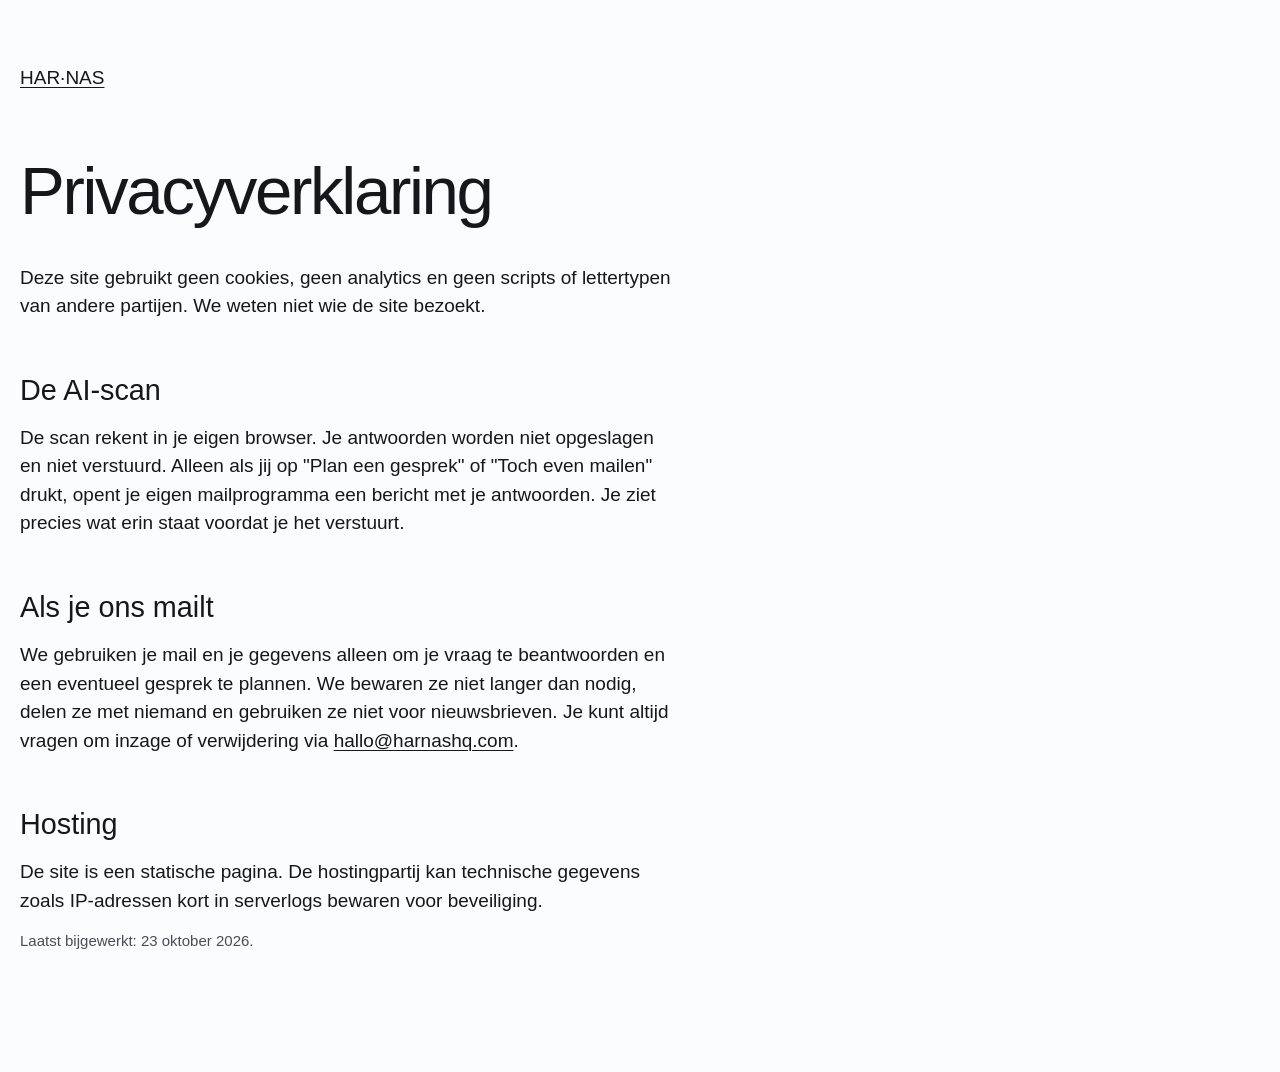
==== privacy.html @ 9c6c647d "HARNAS site v1: editorial board, privacy ledger, AI-scan with tests Co-Authored-By: Claude Opus 5.5 " ====
<!doctype html>
<html lang="nl">
<head>
<meta charset="utf-8">
<meta name="viewport" content="width=device-width, initial-scale=1">
<title>Privacyverklaring · HARNAS</title>
<link rel="stylesheet" href="style.css">
</head>
<body>
<main class="wrap doc">
  <p><a class="link-plain" href="index.html">HAR·NAS</a></p>
  <h1>Privacyverklaring</h1>
  <p>Deze site gebruikt geen cookies, geen analytics en geen scripts of lettertypen van andere partijen. We weten niet wie de site bezoekt.</p>
  <h2>De AI-scan</h2>
  <p>De scan rekent in je eigen browser. Je antwoorden worden niet opgeslagen en niet verstuurd. Alleen als jij op "Plan een gesprek" of "Toch even mailen" drukt, opent je eigen mailprogramma een bericht met je antwoorden. Je ziet precies wat erin staat voordat je het verstuurt.</p>
  <h2>Als je ons mailt</h2>
  <p>We gebruiken je mail en je gegevens alleen om je vraag te beantwoorden en een eventueel gesprek te plannen. We bewaren ze niet langer dan nodig, delen ze met niemand en gebruiken ze niet voor nieuwsbrieven. Je kunt altijd vragen om inzage of verwijdering via <a class="link-plain" href="mailto:hallo@harnashq.com">hallo@harnashq.com</a>.</p>
  <h2>Hosting</h2>
  <p>De site is een statische pagina. De hostingpartij kan technische gegevens zoals IP-adressen kort in serverlogs bewaren voor beveiliging.</p>
  <p class="muted small">Laatst bijgewerkt: 23 oktober 2026.</p>
</main>
</body>
</html>
---- style.css ----
/* HARNAS. Tokens uit IDENTITY (staal, één blauw), compositie uit de richting "The printed annual". */
:root {
  --bg: #FBFCFD;
  --surface: #EEF0F3;
  --surface-2: #E2E5EA;
  --ink: #14171C;
  --muted: #474D58;
  --accent: #2B50E0;
  --accent-strong: #1F3FBF;
  --accent-ink: #FFFFFF;
  --dark: #14171C;
  --dark-ink: #E8EAEE;
  --dark-muted: #BCC1CA;

  --font-text: "Neue Haas Grotesk Text", "Helvetica Neue", Helvetica, Arial, sans-serif;
  --font-mark: "Iowan Old Style", "Palatino Linotype", Palatino, Georgia, serif;

  --step-small: 0.9375rem;
  --step-body: clamp(1.0625rem, 1rem + 0.25vw, 1.1875rem);
  --step-lead: clamp(1.375rem, 1rem + 1vw, 2.125rem);
  --step-head: clamp(2.25rem, 1rem + 4vw, 4.75rem);
  --step-display: clamp(4rem, 9.4vw, 10rem);

  --margin: 20px;
  --gutter: 24px;
  --gap: 8px;
  --radius: 0px;

  --ease-out: cubic-bezier(0.22, 1, 0.36, 1);
  --ease-in-out: cubic-bezier(0.76, 0, 0.24, 1);
  --ease-soft: cubic-bezier(0.33, 1, 0.68, 1);
  --t-press: 140ms;
  --t-hover: 180ms;
  --t-reveal: 800ms;
}

*, *::before, *::after { box-sizing: border-box; }
html { -webkit-text-size-adjust: 100%; text-size-adjust: 100%; }
body { margin: 0; background: var(--bg); color: var(--ink); font-family: var(--font-text); font-size: var(--step-body); line-height: 1.5; -webkit-font-smoothing: antialiased; }
h1, h2, h3, p, figure, ul, ol, fieldset, legend { margin: 0; padding: 0; }
fieldset { border: 0; min-width: 0; }
ul, ol { list-style: none; }
img { display: block; max-width: 100%; height: auto; }
button { font: inherit; color: inherit; background: none; border: 0; padding: 0; cursor: pointer; }
a { color: inherit; }
h1, h2, h3 { font-weight: 500; text-wrap: balance; }
p { text-wrap: pretty; max-width: 62ch; }
::selection { background: var(--accent); color: var(--accent-ink); }
:focus-visible { outline: 3px solid var(--accent); outline-offset: 3px; }
:target { scroll-margin-top: 1rem; }
.wrap { padding-inline: var(--margin); }
.muted { color: var(--muted); }
.small { font-size: var(--step-small); line-height: 1.45; }
.link { text-decoration: underline; text-decoration-color: transparent; text-underline-offset: 0.2em; text-decoration-thickness: 0.07em; transition: text-decoration-color var(--t-hover) ease; }
.link-plain { text-decoration: underline; text-underline-offset: 0.18em; text-decoration-thickness: 0.07em; }
@media (hover: hover) and (pointer: fine) { .link:hover { text-decoration-color: currentColor; } }

/* foto's: één behandeling */
.photo img, .mosaic img, .side img, .square img { filter: grayscale(1) contrast(1.05); width: 100%; height: 100%; object-fit: cover; }

/* ---------------- hero: two-by-two board ---------------- */
.board {
  display: grid; gap: var(--gap); padding: var(--gap);
  height: 100svh; min-height: 640px;
  grid-template-columns: repeat(4, minmax(0, 1fr));
  grid-template-rows: 60px 1fr 1fr;
  grid-template-areas: "bar bar bar bar" "name name p1 p1" "p2 p2 dark accent";
}
.bar { grid-area: bar; display: grid; grid-template-columns: 60px 1fr minmax(180px, 24%); gap: var(--gap); }
.board { position: relative; z-index: 1; background: var(--bg); }
.tile { border-radius: var(--radius); overflow: hidden; }
.mark { background: var(--ink); color: var(--bg); display: grid; place-items: center; font-family: var(--font-mark); font-size: var(--step-lead); }
.mark a { text-decoration: none; }
.links { background: var(--surface); display: flex; align-items: center; gap: 2rem; padding-left: calc(50% - 68px - 60px); font-size: var(--step-small); }
.links a { text-decoration-thickness: 0.07em; }
.act { background: var(--ink); color: var(--bg); display: flex; align-items: center; padding: 0 1.75rem; text-decoration: none; font-size: var(--step-small); font-weight: 500; transition: background-color var(--t-hover) ease, transform var(--t-press) var(--ease-out); }
.act:active { transform: scale(0.98); }
@media (hover: hover) and (pointer: fine) { .act:hover { background: var(--accent); } }
.name { grid-area: name; background: var(--bg); display: flex; align-items: flex-end; padding: 24px; }
.name h1 { font-family: var(--font-mark); font-size: var(--step-display); line-height: 0.85; letter-spacing: 0.02em; font-weight: 400; white-space: nowrap; }
.p1 { grid-area: p1; background: var(--surface); }
.p1 img { object-position: 50% 30%; }
.p2 { grid-area: p2; background: var(--surface); }
.p2 img { object-position: 50% 22%; }
.dark { grid-area: dark; background: var(--dark); color: var(--dark-ink); padding: 24px; }
.accent { grid-area: accent; background: var(--accent); color: var(--accent-ink); padding: 24px; }
.dark p, .accent p { font-size: var(--step-lead); line-height: 1.2; max-width: 22ch; }

/* ---------------- intro: lead line over four columns ---------------- */
.intro { padding-block: 120px 96px; }
.lead-line { font-size: var(--step-lead); line-height: 1.2; letter-spacing: -0.01em; max-width: 48ch; margin-left: 42%; }
.cols { display: grid; grid-template-columns: repeat(4, 1fr); gap: var(--gutter); margin-top: 96px; }
.cols p { font-size: var(--step-small); line-height: 1.5; color: var(--ink); }
.cols b { color: var(--ink); font-weight: 600; }
.cols a { color: var(--ink); }

/* ---------------- mosaic ---------------- */
.mosaic { display: grid; grid-template-columns: 1fr 1.5fr 1fr 1fr; height: min(78svh, 760px); }
.mosaic .cell { overflow: hidden; min-height: 0; }
.mosaic .cell:first-child img { object-position: 50% 40%; }
.mosaic .blue, .mosaic .ink { display: flex; align-items: flex-end; padding: 28px; }
.mosaic .blue { background: var(--accent); color: var(--accent-ink); }
.mosaic .ink { background: var(--ink); color: var(--dark-ink); }
.mosaic .blue p { font-size: var(--step-lead); line-height: 1.1; letter-spacing: -0.015em; font-weight: 500; max-width: 16ch; }
.mosaic .ink p { font-size: var(--step-body); line-height: 1.45; max-width: 26ch; }

/* ---------------- werkwijze: lines that step across ---------------- */
.steps { padding-block: 200px; }
.stair { display: grid; grid-template-columns: repeat(12, minmax(0, 1fr)); column-gap: var(--gutter); row-gap: 64px; }
.s1 { grid-column: 1 / span 6; grid-row: 1; } .s2 { grid-column: 3 / span 6; grid-row: 2; } .s3 { grid-column: 5 / span 6; grid-row: 3; } .s4 { grid-column: 7 / span 6; grid-row: 4; }
.stage h2, .stage h3 { font-size: var(--step-head); line-height: 1; letter-spacing: -0.035em; font-weight: 500; }
.stage p { margin-top: 16px; max-width: 36ch; }
.s4 h3 { color: var(--accent); }

/* ---------------- privacy: statement, table pushed right ---------------- */
.privacy { background: var(--dark); color: var(--dark-ink); padding-block: 160px; }
.privacy h2 { font-size: var(--step-head); line-height: 0.98; letter-spacing: -0.035em; max-width: 22ch; text-indent: 3vw; }
.ledger { display: grid; grid-template-columns: repeat(12, minmax(0, 1fr)); column-gap: var(--gutter); margin-top: 96px; }
.side { grid-column: 1 / span 4; align-self: end; aspect-ratio: 4 / 5; overflow: hidden; background: #22262D; }
.rows { grid-column: 6 / span 7; }
.rows-lead { font-size: var(--step-body); line-height: 1.5; max-width: 44ch; margin-bottom: 40px; }
.group { font-size: var(--step-body); font-weight: 600; margin: 48px 0 12px; }
.rows ul li { display: grid; grid-template-columns: 11rem 1fr auto; gap: 16px; align-items: baseline; padding-block: 11px; font-size: var(--step-small); line-height: 1.4; }
.rows ul li > span:first-child { color: var(--dark-muted); }
.rows ul li a { color: var(--dark-ink); text-decoration: none; white-space: nowrap; transition: color var(--t-hover) ease; }
@media (hover: hover) and (pointer: fine) { .rows ul li a:hover { color: #8FA6FF; } }
.rows ul li:nth-child(even) { background: #1B1F25; margin-inline: -12px; padding-inline: 12px; }
.note { margin-top: 40px; font-size: var(--step-small); color: var(--dark-muted); }

/* ---------------- scan: square plate, spare text ---------------- */
.scan { display: grid; grid-template-columns: 1fr 1fr; min-height: 92svh; background: var(--surface); }
.plate { display: grid; place-items: center; padding: 40px; }
.square { position: relative; width: 100%; aspect-ratio: 1; overflow: hidden; background: var(--surface-2); }
.square img { object-position: 50% 45%; }
.proof { position: absolute; inset: 0; display: grid; place-items: center; pointer-events: none; }
.proof .ring { position: absolute; width: 58%; aspect-ratio: 1; border-radius: 50%; border: 6px solid var(--accent); opacity: 0; transform: scale(1.4); transition: opacity 400ms ease, transform 700ms var(--ease-out); }
.proof .dot { position: absolute; width: 14px; height: 14px; border-radius: 50%; background: var(--accent); opacity: 0; transition: opacity 300ms ease 500ms; }
.proof .num { position: absolute; font-size: var(--step-head); font-weight: 600; color: var(--accent-ink); letter-spacing: -0.04em; background: var(--accent); width: 46%; aspect-ratio: 1; border-radius: 50%; display: grid; place-items: center; opacity: 0; transform: scale(0.6); transition: opacity 300ms ease 350ms, transform 600ms var(--ease-out) 350ms; font-variant-numeric: tabular-nums; }
.square.struck .ring { opacity: 1; transform: scale(1); }
.square.struck .num { opacity: 1; transform: scale(1); }
.square.struck img { animation: dent 420ms var(--ease-out) 1; }
@keyframes dent { 0% { transform: scale(1); } 30% { transform: scale(0.985); } 100% { transform: scale(1); } }

.panel { display: flex; flex-direction: column; justify-content: space-between; gap: 48px; padding: 40px 40px 40px 0; }
.tabs { display: flex; gap: 28px; font-size: var(--step-body); }
.tabs button { color: var(--muted); padding-block: 6px; }
.tabs button[aria-selected="true"] { color: var(--ink); font-weight: 600; }
.tabs button:disabled { cursor: default; opacity: 1; color: var(--muted); }
.pane h2 { font-size: var(--step-lead); line-height: 1.05; letter-spacing: -0.025em; font-weight: 600; max-width: 18ch; }
.pane .sub { margin-top: 20px; max-width: 42ch; }
#scan-form { margin-top: 40px; }
legend { font-size: var(--step-body); line-height: 1.3; font-weight: 600; margin-bottom: 20px; max-width: 26ch; }
.opties { display: grid; gap: 6px; max-width: 34rem; }
.opt { display: flex; align-items: center; min-height: 3.25rem; padding: 0.75rem 1rem; background: var(--bg); text-align: left; font-size: var(--step-body); transition: background-color var(--t-hover) ease, color var(--t-hover) ease, transform var(--t-press) var(--ease-out); }
.opt:active { transform: scale(0.99); }
.opt[aria-pressed="true"] { background: var(--ink); color: var(--bg); }
@media (hover: hover) and (pointer: fine) { .opt:hover { background: var(--surface-2); } .opt[aria-pressed="true"]:hover { background: var(--ink); } }
.rest { margin-top: 20px; font-size: var(--step-small); color: var(--muted); }
.actions { display: grid; grid-template-columns: 1fr 1fr; gap: 6px; }
.cell-btn { display: flex; align-items: center; justify-content: center; min-height: 72px; padding: 0 1rem; font-weight: 500; text-decoration: none; text-align: center; transition: background-color var(--t-hover) ease, transform var(--t-press) var(--ease-out); }
.cell-btn:active { transform: scale(0.98); }
.cell-btn.ink { background: var(--ink); color: var(--bg); }
.cell-btn.tone { background: var(--surface-2); color: var(--ink); }
.cell-btn:disabled { color: #6B7280; cursor: default; }
@media (hover: hover) and (pointer: fine) { .cell-btn.ink:hover { background: var(--accent); } .cell-btn.tone:not(:disabled):hover { background: #D3D7DE; } }

/* ---------------- rapport ---------------- */
.report { padding-block: 120px; background: var(--bg); }
.report h2 { font-size: var(--step-head); line-height: 1; letter-spacing: -0.035em; }
.report-grid { display: grid; grid-template-columns: repeat(12, minmax(0, 1fr)); column-gap: var(--gutter); margin-top: 64px; }
.report-main { grid-column: 1 / span 7; }
.report-side { grid-column: 9 / span 4; }
.report-lead { font-size: var(--step-lead); line-height: 1.25; max-width: 32ch; }
.report h3 { font-size: var(--step-body); font-weight: 600; margin: 48px 0 16px; }
.todo { display: grid; gap: 10px; }
.todo li { background: var(--surface); padding: 16px 20px; max-width: 60ch; }
ol.todo { counter-reset: none; }
.big-num { display: grid; font-size: var(--step-head); line-height: 0.9; letter-spacing: -0.05em; font-weight: 600; color: var(--accent); }
.big-num small { font-size: var(--step-body); letter-spacing: 0; font-weight: 500; color: var(--ink); margin-top: 12px; }
.report-side .small { margin-top: 20px; max-width: 34ch; }
.report-actions { display: grid; gap: 6px; margin-top: 32px; }

/* ---------------- vragen: large questions, answers beside ---------------- */
.faq { padding-block: 200px; background: var(--bg); }
.qa { display: grid; grid-template-columns: repeat(12, minmax(0, 1fr)); column-gap: var(--gutter); align-items: baseline; }
.qa + .qa { margin-top: 80px; }
.qa h2, .qa h3 { grid-column: 1 / span 6; font-size: var(--step-lead); line-height: 1.1; letter-spacing: -0.02em; font-weight: 500; }
.qa h2 { color: var(--muted); }
.qa p { grid-column: 8 / span 5; max-width: 40ch; line-height: 1.55; }

/* ---------------- slot: curtain footer ---------------- */
main { position: relative; z-index: 1; background: var(--bg); }
.foot { position: sticky; bottom: 0; z-index: 0; min-height: 100svh; background: var(--dark); color: var(--dark-ink); display: grid; grid-template-rows: auto 1fr auto; padding-top: 40px; }
.foot-cols { display: grid; grid-template-columns: repeat(4, 1fr); gap: var(--gutter); font-size: var(--step-small); line-height: 1.5; }
.foot-cols p:first-child { color: var(--dark-ink); font-weight: 600; margin-bottom: 8px; }
.foot-cols p + p { color: var(--dark-muted); }
.foot-cols a { color: var(--dark-ink); }
.foot-mark { grid-row: 3; padding-bottom: 20px; }
.foot-mark svg { width: 100%; height: auto; overflow: visible; }
.foot-mark text { font-family: var(--font-mark); font-size: 190px; fill: var(--dark-ink); }
.legal { margin-top: 20px; font-size: var(--step-small); color: var(--dark-muted); }
.legal a { color: var(--dark-ink); }

/* ---------------- telefoon ---------------- */
@media (max-width: 800px) {
  :root { --margin: 16px; }
  .board { height: auto; min-height: 0; gap: 6px; padding: 6px;
    grid-template-columns: 1fr 1fr; grid-template-rows: 56px 30svh auto auto;
    grid-template-areas: "bar bar" "name name" "p1 p1" "dark accent"; }
  .bar { grid-template-columns: 56px 1fr; gap: 6px; }
  .links { display: none; }
  .act { justify-content: center; }
  .name h1 { font-size: 16.5vw; }
  .p1 { aspect-ratio: 4 / 3; }
  .p2 { display: none; }
  .dark, .accent { padding: 16px; min-height: 44vw; }
  .dark p, .accent p { font-size: var(--step-body); }
  .intro { padding-block: 80px 64px; }
  .lead-line { margin-left: 0; font-size: var(--step-body); }
  .mosaic .blue { grid-column: 1 / -1; aspect-ratio: auto; min-height: 40vw; order: -1; }
  .mosaic .ink { grid-column: 1 / -1; aspect-ratio: auto; }
  .cols { grid-template-columns: 1fr; gap: 28px; margin-top: 48px; }
  
  .mosaic { grid-template-columns: 1fr 1fr; height: auto; }
  .mosaic .cell { aspect-ratio: 3 / 4; }
  .mosaic .blue, .mosaic .ink { padding: 16px; }
  
  .mosaic .ink p { font-size: var(--step-small); }
  .steps { padding-block: 112px; }
  .stair { display: block; }
  .stage + .stage { margin-top: 40px; }
  .s2 { padding-left: 6vw; } .s3 { padding-left: 12vw; } .s4 { padding-left: 18vw; }
  .stage h2, .stage h3 { font-size: 8.4vw; white-space: normal; }
  
  .privacy { padding-block: 96px; }
  .privacy h2 { font-size: 9.5vw; text-indent: 0; }
  .ledger { display: flex; flex-direction: column-reverse; gap: 48px; margin-top: 48px; }
  .side { width: 60%; align-self: flex-end; }
  .rows ul li { grid-template-columns: 1fr auto; }
  .rows ul li > span:first-child { grid-column: 1 / -1; }
  .rows ul li > span:nth-child(2) { grid-column: 1; }
  .scan { grid-template-columns: 1fr; }
  .plate { padding: 16px 16px 0; }
  .panel { padding: 24px 16px 16px; gap: 32px; }
  .actions { grid-template-columns: 1fr; }
  .cell-btn { min-height: 60px; }
  .report { padding-block: 80px; }
  .report-grid { display: flex; flex-direction: column-reverse; gap: 48px; margin-top: 40px; }
  .faq { padding-block: 112px; }
  .qa { display: block; }
  .qa + .qa { margin-top: 56px; }
  
  .qa p { margin-top: 12px; }
  .foot-cols { grid-template-columns: 1fr 1fr; row-gap: 32px; }
}

/* ---------------- beweging (inhoud blijft zichtbaar zonder script) ---------------- */
.shutter { overflow: hidden; }
@media (prefers-reduced-motion: no-preference) {
  .js [data-rise] { opacity: 0; transform: translateY(20px); animation: rise var(--t-reveal) var(--ease-out) forwards; animation-delay: calc(var(--i, 0) * 90ms + 200ms); }
  .js [data-reveal] { opacity: 0; transform: translateY(24px); transition: opacity 700ms var(--ease-out), transform 900ms var(--ease-out); transition-delay: calc(var(--i, 0) * 80ms); }
  .js [data-reveal].is-in { opacity: 1; transform: none; }
  .js .shutter[data-reveal] { opacity: 1; transform: none; clip-path: inset(0 0 100% 0); transition: clip-path 1100ms var(--ease-in-out); }
  .js .shutter[data-reveal] img { transform: scale(1.12); transition: transform 1500ms var(--ease-soft); }
  .js .shutter[data-reveal].is-in { clip-path: inset(0); }
  .js .shutter[data-reveal].is-in img { transform: none; }
  .p2 img { animation: drift 24s ease-in-out infinite alternate; }
}
@media (prefers-reduced-motion: reduce) {
  .proof .ring, .proof .num { transform: none; transition: opacity 200ms ease; }
}
@keyframes rise { to { opacity: 1; transform: none; } }
@keyframes drift { from { transform: scale(1.02) translateY(0); } to { transform: scale(1.1) translateY(-2%); } }

/* ---------------- printen: alleen het rapport ---------------- */
@media print {
  body > *:not(main), main > *:not(#rapport) { display: none !important; }
  .foot { display: none !important; }
  .report { padding: 0; }
  .report-actions { display: none; }
  .todo li { background: none; padding: 0 0 8px; }
  .report-grid { display: block; }
  .big-num { font-size: 3rem; margin-top: 24px; }
}

/* ---------------- losse tekstpagina's ---------------- */
.doc { max-width: 46rem; padding-block: 64px 120px; }
.doc h1 { font-size: var(--step-head); line-height: 1; letter-spacing: -0.035em; margin: 64px 0 40px; }
.doc h2 { font-size: var(--step-lead); margin: 48px 0 12px; }
.doc p + p { margin-top: 1em; }
.credits { display: grid; gap: 12px; margin-top: 32px; }
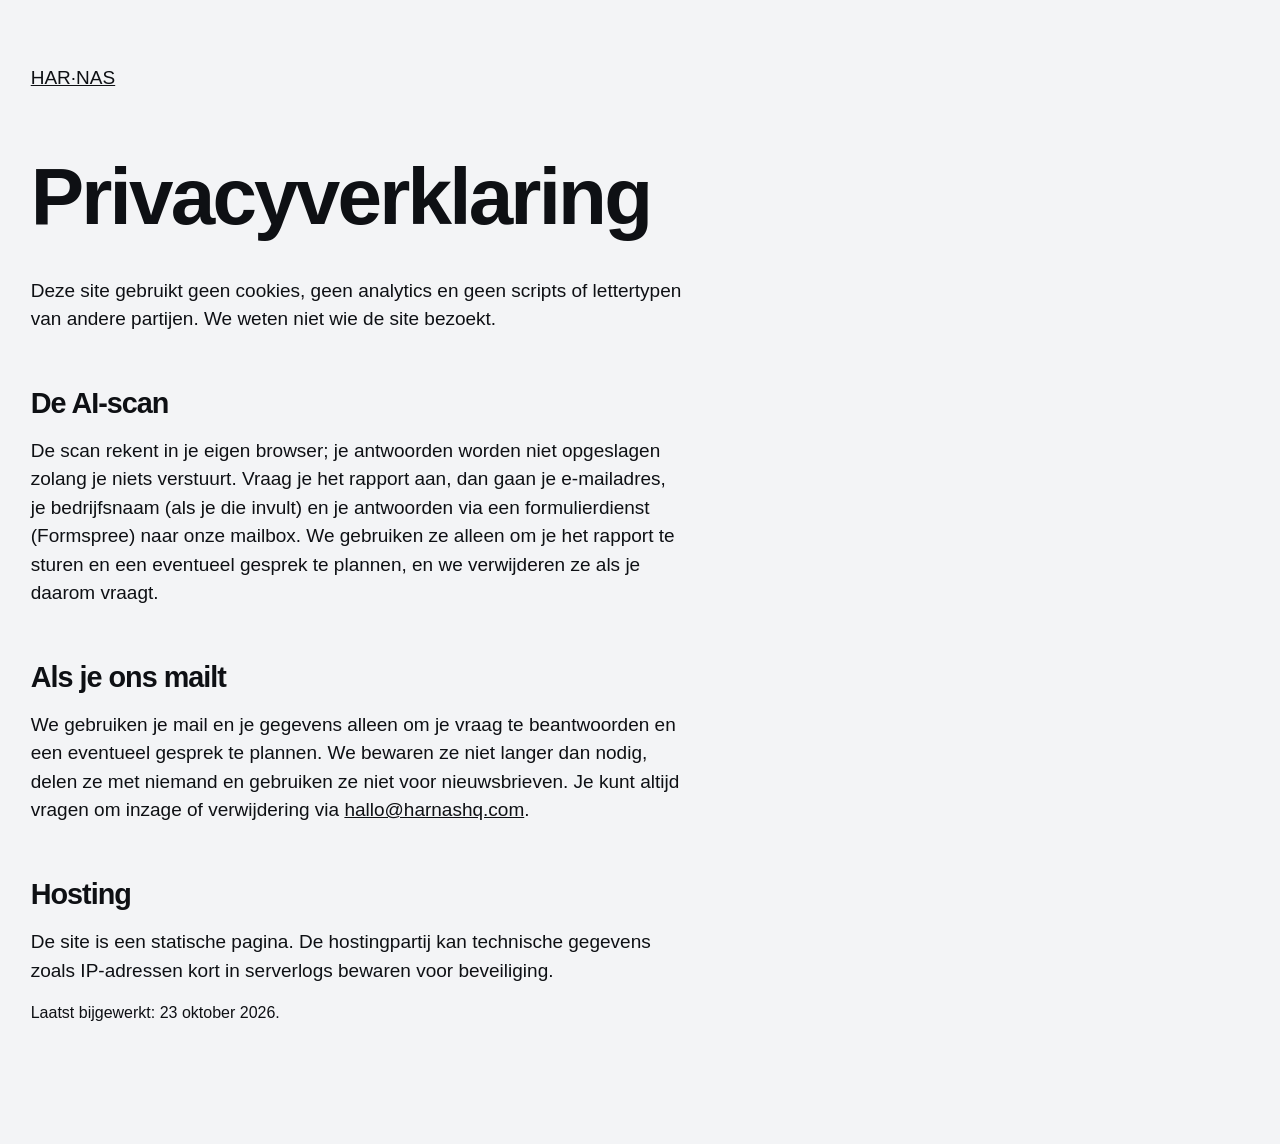
==== commit 35bed4c5: "Rebuild: AI consultancy positioning, how-we-work, privacy by design table, 10-question scan with own" ====
--- a/privacy.html
+++ b/privacy.html
@@ -12,7 +12,7 @@
   <h1>Privacyverklaring</h1>
   <p>Deze site gebruikt geen cookies, geen analytics en geen scripts of lettertypen van andere partijen. We weten niet wie de site bezoekt.</p>
   <h2>De AI-scan</h2>
-  <p>De scan rekent in je eigen browser. Je antwoorden worden niet opgeslagen en niet verstuurd. Alleen als jij op "Plan een gesprek" of "Toch even mailen" drukt, opent je eigen mailprogramma een bericht met je antwoorden. Je ziet precies wat erin staat voordat je het verstuurt.</p>
+  <p>De scan rekent in je eigen browser; je antwoorden worden niet opgeslagen zolang je niets verstuurt. Vraag je het rapport aan, dan gaan je e-mailadres, je bedrijfsnaam (als je die invult) en je antwoorden via een formulierdienst (Formspree) naar onze mailbox. We gebruiken ze alleen om je het rapport te sturen en een eventueel gesprek te plannen, en we verwijderen ze als je daarom vraagt.</p>
   <h2>Als je ons mailt</h2>
   <p>We gebruiken je mail en je gegevens alleen om je vraag te beantwoorden en een eventueel gesprek te plannen. We bewaren ze niet langer dan nodig, delen ze met niemand en gebruiken ze niet voor nieuwsbrieven. Je kunt altijd vragen om inzage of verwijdering via <a class="link-plain" href="mailto:hallo@harnashq.com">hallo@harnashq.com</a>.</p>
   <h2>Hosting</h2>
--- a/style.css
+++ b/style.css
@@ -1,291 +1,235 @@
-/* HARNAS. Tokens uit IDENTITY (staal, één blauw), compositie uit de richting "The printed annual". */
+/* HARNAS. Night, steel and one blue. The emblem is the only ornament. */
 :root {
-  --bg: #FBFCFD;
-  --surface: #EEF0F3;
-  --surface-2: #E2E5EA;
-  --ink: #14171C;
-  --muted: #474D58;
-  --accent: #2B50E0;
-  --accent-strong: #1F3FBF;
-  --accent-ink: #FFFFFF;
-  --dark: #14171C;
-  --dark-ink: #E8EAEE;
-  --dark-muted: #BCC1CA;
-
-  --font-text: "Neue Haas Grotesk Text", "Helvetica Neue", Helvetica, Arial, sans-serif;
-  --font-mark: "Iowan Old Style", "Palatino Linotype", Palatino, Georgia, serif;
-
-  --step-small: 0.9375rem;
+  --night: #07080B;
+  --night-2: #12151B;
+  --night-3: #1B1F27;
+  --paper: #F3F4F6;
+  --paper-2: #E6E8EC;
+  --ink: #0E1014;
+  --muted: #444A55;
+  --steel: #C8CED8;
+  --steel-soft: #9EA6B3;
+  --blue: #2B50E0;
+  --blue-hi: #6F8BFF;
+  --white: #FFFFFF;
+
+  --font: "Helvetica Neue", Helvetica, Arial, sans-serif;
+
+  --step-small: 1rem;
   --step-body: clamp(1.0625rem, 1rem + 0.25vw, 1.1875rem);
   --step-lead: clamp(1.375rem, 1rem + 1vw, 2.125rem);
-  --step-head: clamp(2.25rem, 1rem + 4vw, 4.75rem);
-  --step-display: clamp(4rem, 9.4vw, 10rem);
-
-  --margin: 20px;
+  --step-head: clamp(2.5rem, 1rem + 5vw, 6rem);
+  --step-display: clamp(2.5rem, 1rem + 4.6vw, 5.75rem);
+
+  --margin: clamp(16px, 2.4vw, 36px);
   --gutter: 24px;
-  --gap: 8px;
-  --radius: 0px;
-
   --ease-out: cubic-bezier(0.22, 1, 0.36, 1);
-  --ease-in-out: cubic-bezier(0.76, 0, 0.24, 1);
-  --ease-soft: cubic-bezier(0.33, 1, 0.68, 1);
   --t-press: 140ms;
   --t-hover: 180ms;
-  --t-reveal: 800ms;
 }
 
 *, *::before, *::after { box-sizing: border-box; }
 html { -webkit-text-size-adjust: 100%; text-size-adjust: 100%; }
-body { margin: 0; background: var(--bg); color: var(--ink); font-family: var(--font-text); font-size: var(--step-body); line-height: 1.5; -webkit-font-smoothing: antialiased; }
-h1, h2, h3, p, figure, ul, ol, fieldset, legend { margin: 0; padding: 0; }
+body { margin: 0; background: var(--paper); color: var(--ink); font-family: var(--font); font-size: var(--step-body); line-height: 1.5; -webkit-font-smoothing: antialiased; }
+h1, h2, h3, p, ul, ol, fieldset, legend, figure { margin: 0; padding: 0; }
 fieldset { border: 0; min-width: 0; }
 ul, ol { list-style: none; }
-img { display: block; max-width: 100%; height: auto; }
-button { font: inherit; color: inherit; background: none; border: 0; padding: 0; cursor: pointer; }
+img, video, svg { display: block; max-width: 100%; }
+img { height: auto; }
+button, input, textarea { font: inherit; color: inherit; }
+button { background: none; border: 0; padding: 0; cursor: pointer; }
 a { color: inherit; }
-h1, h2, h3 { font-weight: 500; text-wrap: balance; }
+h1, h2, h3 { font-weight: 700; text-wrap: balance; letter-spacing: -0.035em; }
 p { text-wrap: pretty; max-width: 62ch; }
-::selection { background: var(--accent); color: var(--accent-ink); }
-:focus-visible { outline: 3px solid var(--accent); outline-offset: 3px; }
-:target { scroll-margin-top: 1rem; }
+::selection { background: var(--blue); color: var(--white); }
+:focus-visible { outline: 3px solid var(--blue-hi); outline-offset: 3px; }
 .wrap { padding-inline: var(--margin); }
-.muted { color: var(--muted); }
 .small { font-size: var(--step-small); line-height: 1.45; }
-.link { text-decoration: underline; text-decoration-color: transparent; text-underline-offset: 0.2em; text-decoration-thickness: 0.07em; transition: text-decoration-color var(--t-hover) ease; }
-.link-plain { text-decoration: underline; text-underline-offset: 0.18em; text-decoration-thickness: 0.07em; }
+.sr-only { position: absolute; width: 1px; height: 1px; overflow: hidden; clip-path: inset(50%); white-space: nowrap; }
+.link { text-decoration: underline; text-decoration-color: transparent; text-underline-offset: 0.2em; transition: text-decoration-color var(--t-hover) ease; }
 @media (hover: hover) and (pointer: fine) { .link:hover { text-decoration-color: currentColor; } }
 
-/* foto's: één behandeling */
-.photo img, .mosaic img, .side img, .square img { filter: grayscale(1) contrast(1.05); width: 100%; height: 100%; object-fit: cover; }
-
-/* ---------------- hero: two-by-two board ---------------- */
-.board {
-  display: grid; gap: var(--gap); padding: var(--gap);
-  height: 100svh; min-height: 640px;
-  grid-template-columns: repeat(4, minmax(0, 1fr));
-  grid-template-rows: 60px 1fr 1fr;
-  grid-template-areas: "bar bar bar bar" "name name p1 p1" "p2 p2 dark accent";
-}
-.bar { grid-area: bar; display: grid; grid-template-columns: 60px 1fr minmax(180px, 24%); gap: var(--gap); }
-.board { position: relative; z-index: 1; background: var(--bg); }
-.tile { border-radius: var(--radius); overflow: hidden; }
-.mark { background: var(--ink); color: var(--bg); display: grid; place-items: center; font-family: var(--font-mark); font-size: var(--step-lead); }
-.mark a { text-decoration: none; }
-.links { background: var(--surface); display: flex; align-items: center; gap: 2rem; padding-left: calc(50% - 68px - 60px); font-size: var(--step-small); }
-.links a { text-decoration-thickness: 0.07em; }
-.act { background: var(--ink); color: var(--bg); display: flex; align-items: center; padding: 0 1.75rem; text-decoration: none; font-size: var(--step-small); font-weight: 500; transition: background-color var(--t-hover) ease, transform var(--t-press) var(--ease-out); }
-.act:active { transform: scale(0.98); }
-@media (hover: hover) and (pointer: fine) { .act:hover { background: var(--accent); } }
-.name { grid-area: name; background: var(--bg); display: flex; align-items: flex-end; padding: 24px; }
-.name h1 { font-family: var(--font-mark); font-size: var(--step-display); line-height: 0.85; letter-spacing: 0.02em; font-weight: 400; white-space: nowrap; }
-.p1 { grid-area: p1; background: var(--surface); }
-.p1 img { object-position: 50% 30%; }
-.p2 { grid-area: p2; background: var(--surface); }
-.p2 img { object-position: 50% 22%; }
-.dark { grid-area: dark; background: var(--dark); color: var(--dark-ink); padding: 24px; }
-.accent { grid-area: accent; background: var(--accent); color: var(--accent-ink); padding: 24px; }
-.dark p, .accent p { font-size: var(--step-lead); line-height: 1.2; max-width: 22ch; }
-
-/* ---------------- intro: lead line over four columns ---------------- */
-.intro { padding-block: 120px 96px; }
-.lead-line { font-size: var(--step-lead); line-height: 1.2; letter-spacing: -0.01em; max-width: 48ch; margin-left: 42%; }
-.cols { display: grid; grid-template-columns: repeat(4, 1fr); gap: var(--gutter); margin-top: 96px; }
-.cols p { font-size: var(--step-small); line-height: 1.5; color: var(--ink); }
-.cols b { color: var(--ink); font-weight: 600; }
-.cols a { color: var(--ink); }
-
-/* ---------------- mosaic ---------------- */
-.mosaic { display: grid; grid-template-columns: 1fr 1.5fr 1fr 1fr; height: min(78svh, 760px); }
-.mosaic .cell { overflow: hidden; min-height: 0; }
-.mosaic .cell:first-child img { object-position: 50% 40%; }
-.mosaic .blue, .mosaic .ink { display: flex; align-items: flex-end; padding: 28px; }
-.mosaic .blue { background: var(--accent); color: var(--accent-ink); }
-.mosaic .ink { background: var(--ink); color: var(--dark-ink); }
-.mosaic .blue p { font-size: var(--step-lead); line-height: 1.1; letter-spacing: -0.015em; font-weight: 500; max-width: 16ch; }
-.mosaic .ink p { font-size: var(--step-body); line-height: 1.45; max-width: 26ch; }
-
-/* ---------------- werkwijze: lines that step across ---------------- */
-.steps { padding-block: 200px; }
-.stair { display: grid; grid-template-columns: repeat(12, minmax(0, 1fr)); column-gap: var(--gutter); row-gap: 64px; }
-.s1 { grid-column: 1 / span 6; grid-row: 1; } .s2 { grid-column: 3 / span 6; grid-row: 2; } .s3 { grid-column: 5 / span 6; grid-row: 3; } .s4 { grid-column: 7 / span 6; grid-row: 4; }
-.stage h2, .stage h3 { font-size: var(--step-head); line-height: 1; letter-spacing: -0.035em; font-weight: 500; }
-.stage p { margin-top: 16px; max-width: 36ch; }
-.s4 h3 { color: var(--accent); }
-
-/* ---------------- privacy: statement, table pushed right ---------------- */
-.privacy { background: var(--dark); color: var(--dark-ink); padding-block: 160px; }
-.privacy h2 { font-size: var(--step-head); line-height: 0.98; letter-spacing: -0.035em; max-width: 22ch; text-indent: 3vw; }
-.ledger { display: grid; grid-template-columns: repeat(12, minmax(0, 1fr)); column-gap: var(--gutter); margin-top: 96px; }
-.side { grid-column: 1 / span 4; align-self: end; aspect-ratio: 4 / 5; overflow: hidden; background: #22262D; }
-.rows { grid-column: 6 / span 7; }
-.rows-lead { font-size: var(--step-body); line-height: 1.5; max-width: 44ch; margin-bottom: 40px; }
-.group { font-size: var(--step-body); font-weight: 600; margin: 48px 0 12px; }
-.rows ul li { display: grid; grid-template-columns: 11rem 1fr auto; gap: 16px; align-items: baseline; padding-block: 11px; font-size: var(--step-small); line-height: 1.4; }
-.rows ul li > span:first-child { color: var(--dark-muted); }
-.rows ul li a { color: var(--dark-ink); text-decoration: none; white-space: nowrap; transition: color var(--t-hover) ease; }
-@media (hover: hover) and (pointer: fine) { .rows ul li a:hover { color: #8FA6FF; } }
-.rows ul li:nth-child(even) { background: #1B1F25; margin-inline: -12px; padding-inline: 12px; }
-.note { margin-top: 40px; font-size: var(--step-small); color: var(--dark-muted); }
-
-/* ---------------- scan: square plate, spare text ---------------- */
-.scan { display: grid; grid-template-columns: 1fr 1fr; min-height: 92svh; background: var(--surface); }
-.plate { display: grid; place-items: center; padding: 40px; }
-.square { position: relative; width: 100%; aspect-ratio: 1; overflow: hidden; background: var(--surface-2); }
-.square img { object-position: 50% 45%; }
-.proof { position: absolute; inset: 0; display: grid; place-items: center; pointer-events: none; }
-.proof .ring { position: absolute; width: 58%; aspect-ratio: 1; border-radius: 50%; border: 6px solid var(--accent); opacity: 0; transform: scale(1.4); transition: opacity 400ms ease, transform 700ms var(--ease-out); }
-.proof .dot { position: absolute; width: 14px; height: 14px; border-radius: 50%; background: var(--accent); opacity: 0; transition: opacity 300ms ease 500ms; }
-.proof .num { position: absolute; font-size: var(--step-head); font-weight: 600; color: var(--accent-ink); letter-spacing: -0.04em; background: var(--accent); width: 46%; aspect-ratio: 1; border-radius: 50%; display: grid; place-items: center; opacity: 0; transform: scale(0.6); transition: opacity 300ms ease 350ms, transform 600ms var(--ease-out) 350ms; font-variant-numeric: tabular-nums; }
-.square.struck .ring { opacity: 1; transform: scale(1); }
-.square.struck .num { opacity: 1; transform: scale(1); }
-.square.struck img { animation: dent 420ms var(--ease-out) 1; }
-@keyframes dent { 0% { transform: scale(1); } 30% { transform: scale(0.985); } 100% { transform: scale(1); } }
-
-.panel { display: flex; flex-direction: column; justify-content: space-between; gap: 48px; padding: 40px 40px 40px 0; }
-.tabs { display: flex; gap: 28px; font-size: var(--step-body); }
-.tabs button { color: var(--muted); padding-block: 6px; }
-.tabs button[aria-selected="true"] { color: var(--ink); font-weight: 600; }
-.tabs button:disabled { cursor: default; opacity: 1; color: var(--muted); }
-.pane h2 { font-size: var(--step-lead); line-height: 1.05; letter-spacing: -0.025em; font-weight: 600; max-width: 18ch; }
-.pane .sub { margin-top: 20px; max-width: 42ch; }
-#scan-form { margin-top: 40px; }
-legend { font-size: var(--step-body); line-height: 1.3; font-weight: 600; margin-bottom: 20px; max-width: 26ch; }
-.opties { display: grid; gap: 6px; max-width: 34rem; }
-.opt { display: flex; align-items: center; min-height: 3.25rem; padding: 0.75rem 1rem; background: var(--bg); text-align: left; font-size: var(--step-body); transition: background-color var(--t-hover) ease, color var(--t-hover) ease, transform var(--t-press) var(--ease-out); }
+/* buttons: flat, square */
+.btn { display: inline-flex; align-items: center; justify-content: center; min-height: 3.25rem; padding: 0 1.5rem; font-weight: 600; text-decoration: none; white-space: nowrap; transition: background-color var(--t-hover) ease, color var(--t-hover) ease, transform var(--t-press) var(--ease-out); }
+.btn:active { transform: scale(0.97); }
+.btn:disabled { cursor: default; opacity: 0.55; }
+.btn-blue { background: var(--blue); color: var(--white); }
+.btn-light { background: var(--white); color: var(--ink); min-height: 2.75rem; }
+.btn-ghost { background: rgba(255, 255, 255, 0.1); color: var(--white); }
+.btn-dark { background: var(--ink); color: var(--white); }
+@media (hover: hover) and (pointer: fine) {
+  .btn-blue:not(:disabled):hover { background: #3A5FF2; }
+  .btn-light:hover { background: var(--steel); }
+  .btn-ghost:not(:disabled):hover { background: rgba(255, 255, 255, 0.18); }
+  .btn-dark:hover { background: var(--blue); }
+}
+
+/* ---------------- hero ---------------- */
+.hero { position: relative; z-index: 1; height: 100svh; min-height: 640px; background: var(--night); color: var(--white); overflow: hidden; display: flex; flex-direction: column; justify-content: space-between; }
+.hero-video { position: absolute; inset: 0; width: 100%; height: 100%; object-fit: cover; object-position: 72% 50%; }
+.bar { position: relative; display: flex; align-items: center; gap: 2rem; padding-block: 18px; }
+.brand { display: flex; align-items: center; gap: 0.6rem; text-decoration: none; font-weight: 700; letter-spacing: 0.08em; font-size: var(--step-body); }
+.brand svg { width: 26px; color: var(--white); }
+.nav-links { display: flex; gap: 1.75rem; margin-left: auto; font-size: var(--step-small); }
+.langs { display: flex; font-size: var(--step-small); font-weight: 600; }
+.langs button { padding: 0.5rem 0.6rem; color: var(--steel-soft); transition: color var(--t-hover) ease; }
+.langs button[aria-pressed="true"] { color: var(--white); }
+.hero-copy { position: relative; padding-bottom: clamp(32px, 6vh, 72px); max-width: 60%; }
+.hero h1 { font-size: var(--step-display); line-height: 0.98; letter-spacing: -0.045em; }
+.hero-lead { font-size: var(--step-display); line-height: 0.98; letter-spacing: -0.045em; font-weight: 700; color: var(--steel-soft); max-width: none; }
+.hero-copy p:not(.hero-lead) { margin-top: 1.25rem; font-size: var(--step-lead); line-height: 1.25; color: var(--steel); max-width: 30ch; }
+.hero-actions { display: flex; gap: 8px; margin-top: 2rem; flex-wrap: wrap; }
+
+/* ---------------- how we work ---------------- */
+main { position: relative; z-index: 1; background: var(--paper); }
+.how { background: var(--night); color: var(--white); padding-block: 140px; }
+.how h2 { font-size: var(--step-head); line-height: 0.95; }
+.steps { display: grid; grid-template-columns: repeat(4, minmax(0, 1fr)); gap: 6px; margin-top: 64px; }
+.steps li { background: var(--night-2); padding: 28px 24px 32px; min-height: 300px; display: flex; flex-direction: column; gap: 18px; }
+.steps li:nth-child(3) { background: var(--blue); }
+.steps li:last-child { background: var(--night-3); }
+.steps .word { font-size: var(--step-lead); font-weight: 700; letter-spacing: -0.03em; line-height: 1; color: var(--white); }
+.steps li p:not(.word) { color: var(--steel); font-size: var(--step-small); line-height: 1.5; }
+.steps li:nth-child(3) p { color: var(--white); }
+
+/* ---------------- privacy by design ---------------- */
+.privacy { padding-block: 140px; }
+.priv-head { display: grid; grid-template-columns: 1fr 1fr; gap: var(--gutter); align-items: end; }
+.privacy h2 { font-size: var(--step-head); line-height: 0.95; }
+.priv-head p { max-width: 40ch; }
+.laws { margin-top: 64px; display: grid; gap: 6px; }
+.law-head { display: grid; grid-template-columns: 1.1fr 1fr 1.2fr 1.3fr; gap: var(--gutter); padding: 0 24px 10px; font-size: var(--step-small); font-weight: 700; }
+.law { display: grid; grid-template-columns: 1.1fr 1fr 1.2fr 1.3fr; gap: var(--gutter); background: var(--white); padding: 24px; }
+.law h3 { font-size: var(--step-lead); line-height: 1.1; letter-spacing: -0.025em; }
+.law p { font-size: var(--step-small); line-height: 1.5; max-width: none; }
+.law p b { display: none; }
+.law .us { background: var(--paper-2); margin: -24px -24px -24px 0; padding: 24px; }
+
+/* ---------------- scan ---------------- */
+.scan { position: relative; display: grid; grid-template-columns: 1fr 1.1fr; background: var(--night); color: var(--white); min-height: 100svh; }
+.stage { position: relative; display: flex; flex-direction: column; justify-content: center; gap: 28px; padding: 72px var(--margin); background: var(--night-2); }
+.gauge { position: relative; width: min(52vh, 100%); aspect-ratio: 1; margin: 0 auto; }
+.gauge svg { width: 100%; height: 100%; transform: rotate(-90deg); }
+.g-bg { fill: none; stroke: var(--night-3); stroke-width: 5; }
+.g-fg { fill: none; stroke: var(--blue); stroke-width: 5; stroke-dasharray: 276.46; stroke-dashoffset: 276.46; transition: stroke-dashoffset 1400ms var(--ease-out); }
+.score-num { position: absolute; inset: 0; display: grid; place-content: center; text-align: center; font-size: clamp(4rem, 12vh, 9rem); font-weight: 700; letter-spacing: -0.06em; line-height: 0.85; font-variant-numeric: tabular-nums; max-width: none; }
+.score-num small { display: block; font-size: var(--step-small); letter-spacing: 0; font-weight: 500; color: var(--steel-soft); margin-top: 14px; }
+.verdict { font-size: var(--step-lead); line-height: 1.2; letter-spacing: -0.02em; font-weight: 600; text-align: center; margin: 0 auto; max-width: 24ch; min-height: 1.2em; }
+.impact { display: grid; grid-template-columns: 1fr 1fr; gap: 6px; }
+.impact p { background: var(--night); padding: 18px 20px; max-width: none; display: grid; gap: 4px; }
+.impact b { font-size: var(--step-lead); letter-spacing: -0.03em; font-variant-numeric: tabular-nums; }
+.impact span { font-size: var(--step-small); color: var(--steel); }
+.impact .basis { grid-column: 1 / -1; background: none; padding: 4px 0 0; color: var(--steel-soft); font-size: var(--step-small); }
+.panel { display: flex; flex-direction: column; gap: 28px; padding: 72px var(--margin) 48px; }
+.panel h2 { font-size: var(--step-lead); line-height: 1.1; letter-spacing: -0.02em; }
+.panel .sub { color: var(--steel); max-width: 44ch; }
+.tabs { display: flex; gap: 24px; }
+.tabs button { color: var(--steel-soft); font-weight: 600; padding-block: 4px; }
+.tabs button[aria-selected="true"] { color: var(--white); }
+.tabs button:disabled { cursor: default; color: #7B8391; }
+legend { font-size: var(--step-lead); font-weight: 700; letter-spacing: -0.02em; line-height: 1.15; margin-bottom: 8px; }
+.hint { font-size: var(--step-small); color: var(--steel-soft); margin-bottom: 18px; min-height: 1.4em; }
+.opts { display: grid; gap: 6px; max-width: 36rem; }
+.opt { min-height: 3.25rem; padding: 0.75rem 1rem; text-align: left; background: var(--night-2); transition: background-color var(--t-hover) ease, transform var(--t-press) var(--ease-out); }
 .opt:active { transform: scale(0.99); }
-.opt[aria-pressed="true"] { background: var(--ink); color: var(--bg); }
-@media (hover: hover) and (pointer: fine) { .opt:hover { background: var(--surface-2); } .opt[aria-pressed="true"]:hover { background: var(--ink); } }
-.rest { margin-top: 20px; font-size: var(--step-small); color: var(--muted); }
-.actions { display: grid; grid-template-columns: 1fr 1fr; gap: 6px; }
-.cell-btn { display: flex; align-items: center; justify-content: center; min-height: 72px; padding: 0 1rem; font-weight: 500; text-decoration: none; text-align: center; transition: background-color var(--t-hover) ease, transform var(--t-press) var(--ease-out); }
-.cell-btn:active { transform: scale(0.98); }
-.cell-btn.ink { background: var(--ink); color: var(--bg); }
-.cell-btn.tone { background: var(--surface-2); color: var(--ink); }
-.cell-btn:disabled { color: #6B7280; cursor: default; }
-@media (hover: hover) and (pointer: fine) { .cell-btn.ink:hover { background: var(--accent); } .cell-btn.tone:not(:disabled):hover { background: #D3D7DE; } }
-
-/* ---------------- rapport ---------------- */
-.report { padding-block: 120px; background: var(--bg); }
-.report h2 { font-size: var(--step-head); line-height: 1; letter-spacing: -0.035em; }
-.report-grid { display: grid; grid-template-columns: repeat(12, minmax(0, 1fr)); column-gap: var(--gutter); margin-top: 64px; }
-.report-main { grid-column: 1 / span 7; }
-.report-side { grid-column: 9 / span 4; }
-.report-lead { font-size: var(--step-lead); line-height: 1.25; max-width: 32ch; }
-.report h3 { font-size: var(--step-body); font-weight: 600; margin: 48px 0 16px; }
-.todo { display: grid; gap: 10px; }
-.todo li { background: var(--surface); padding: 16px 20px; max-width: 60ch; }
-ol.todo { counter-reset: none; }
-.big-num { display: grid; font-size: var(--step-head); line-height: 0.9; letter-spacing: -0.05em; font-weight: 600; color: var(--accent); }
-.big-num small { font-size: var(--step-body); letter-spacing: 0; font-weight: 500; color: var(--ink); margin-top: 12px; }
-.report-side .small { margin-top: 20px; max-width: 34ch; }
-.report-actions { display: grid; gap: 6px; margin-top: 32px; }
-
-/* ---------------- vragen: large questions, answers beside ---------------- */
-.faq { padding-block: 200px; background: var(--bg); }
-.qa { display: grid; grid-template-columns: repeat(12, minmax(0, 1fr)); column-gap: var(--gutter); align-items: baseline; }
-.qa + .qa { margin-top: 80px; }
-.qa h2, .qa h3 { grid-column: 1 / span 6; font-size: var(--step-lead); line-height: 1.1; letter-spacing: -0.02em; font-weight: 500; }
-.qa h2 { color: var(--muted); }
-.qa p { grid-column: 8 / span 5; max-width: 40ch; line-height: 1.55; }
-
-/* ---------------- slot: curtain footer ---------------- */
-main { position: relative; z-index: 1; background: var(--bg); }
-.foot { position: sticky; bottom: 0; z-index: 0; min-height: 100svh; background: var(--dark); color: var(--dark-ink); display: grid; grid-template-rows: auto 1fr auto; padding-top: 40px; }
-.foot-cols { display: grid; grid-template-columns: repeat(4, 1fr); gap: var(--gutter); font-size: var(--step-small); line-height: 1.5; }
-.foot-cols p:first-child { color: var(--dark-ink); font-weight: 600; margin-bottom: 8px; }
-.foot-cols p + p { color: var(--dark-muted); }
-.foot-cols a { color: var(--dark-ink); }
-.foot-mark { grid-row: 3; padding-bottom: 20px; }
-.foot-mark svg { width: 100%; height: auto; overflow: visible; }
-.foot-mark text { font-family: var(--font-mark); font-size: 190px; fill: var(--dark-ink); }
-.legal { margin-top: 20px; font-size: var(--step-small); color: var(--dark-muted); }
-.legal a { color: var(--dark-ink); }
-
-/* ---------------- telefoon ---------------- */
-@media (max-width: 800px) {
-  :root { --margin: 16px; }
-  .board { height: auto; min-height: 0; gap: 6px; padding: 6px;
-    grid-template-columns: 1fr 1fr; grid-template-rows: 56px 30svh auto auto;
-    grid-template-areas: "bar bar" "name name" "p1 p1" "dark accent"; }
-  .bar { grid-template-columns: 56px 1fr; gap: 6px; }
-  .links { display: none; }
-  .act { justify-content: center; }
-  .name h1 { font-size: 16.5vw; }
-  .p1 { aspect-ratio: 4 / 3; }
-  .p2 { display: none; }
-  .dark, .accent { padding: 16px; min-height: 44vw; }
-  .dark p, .accent p { font-size: var(--step-body); }
-  .intro { padding-block: 80px 64px; }
-  .lead-line { margin-left: 0; font-size: var(--step-body); }
-  .mosaic .blue { grid-column: 1 / -1; aspect-ratio: auto; min-height: 40vw; order: -1; }
-  .mosaic .ink { grid-column: 1 / -1; aspect-ratio: auto; }
-  .cols { grid-template-columns: 1fr; gap: 28px; margin-top: 48px; }
-  
-  .mosaic { grid-template-columns: 1fr 1fr; height: auto; }
-  .mosaic .cell { aspect-ratio: 3 / 4; }
-  .mosaic .blue, .mosaic .ink { padding: 16px; }
-  
-  .mosaic .ink p { font-size: var(--step-small); }
-  .steps { padding-block: 112px; }
-  .stair { display: block; }
-  .stage + .stage { margin-top: 40px; }
-  .s2 { padding-left: 6vw; } .s3 { padding-left: 12vw; } .s4 { padding-left: 18vw; }
-  .stage h2, .stage h3 { font-size: 8.4vw; white-space: normal; }
-  
-  .privacy { padding-block: 96px; }
-  .privacy h2 { font-size: 9.5vw; text-indent: 0; }
-  .ledger { display: flex; flex-direction: column-reverse; gap: 48px; margin-top: 48px; }
-  .side { width: 60%; align-self: flex-end; }
-  .rows ul li { grid-template-columns: 1fr auto; }
-  .rows ul li > span:first-child { grid-column: 1 / -1; }
-  .rows ul li > span:nth-child(2) { grid-column: 1; }
+.opt[aria-pressed="true"] { background: var(--blue); }
+@media (hover: hover) and (pointer: fine) { .opt:hover { background: var(--night-3); } .opt[aria-pressed="true"]:hover { background: var(--blue); } }
+.opt-free { display: grid; gap: 6px; }
+.opt-free input { width: 100%; min-height: 3.25rem; padding: 0.75rem 1rem; background: var(--white); color: var(--ink); border: 0; }
+.rest { margin-top: 14px; font-size: var(--step-small); color: var(--steel-soft); }
+.res-h { font-size: var(--step-lead); font-weight: 700; letter-spacing: -0.02em; max-width: 30ch; }
+.drivers { display: grid; grid-template-columns: 1fr 1fr; gap: var(--gutter); margin-top: 28px; }
+.drivers h3 { font-size: var(--step-small); color: var(--steel-soft); margin-bottom: 10px; letter-spacing: 0; }
+.drivers li { font-size: var(--step-small); padding: 8px 0; }
+.verify { margin-top: 24px; }
+.verify h3 { font-size: var(--step-small); color: var(--steel-soft); margin-bottom: 10px; letter-spacing: 0; }
+.verify li { font-size: var(--step-small); padding: 6px 0; color: var(--steel); }
+.actions { display: grid; grid-template-columns: 1fr 1fr; gap: 6px; margin-top: auto; }
+.actions .btn { min-height: 4.25rem; }
+
+/* ---------------- report ---------------- */
+.report { padding-block: 120px; }
+.report h2 { font-size: var(--step-head); line-height: 0.95; }
+.rep-grid { display: grid; grid-template-columns: 1.4fr 1fr; gap: 64px; margin-top: 56px; align-items: start; }
+.rep-lead { font-size: var(--step-lead); line-height: 1.25; max-width: 32ch; }
+.report h3 { font-size: var(--step-body); margin: 40px 0 14px; letter-spacing: 0; }
+.todo { display: grid; gap: 6px; }
+.todo li { background: var(--white); padding: 16px 20px; max-width: 60ch; }
+.rep-form { background: var(--white); padding: 28px; display: grid; gap: 12px; position: sticky; top: 24px; }
+.rep-form h3 { margin: 0; }
+.rep-form .small { color: var(--muted); }
+.rep-form label { display: grid; gap: 6px; font-size: var(--step-small); font-weight: 600; }
+.rep-form input[type="email"], .rep-form input[type="text"] { min-height: 3rem; padding: 0.6rem 0.9rem; background: var(--paper); border: 0; font-weight: 400; }
+.rep-form .btn-blue { margin-top: 8px; }
+.form-msg { font-size: var(--step-small); color: var(--muted); min-height: 1.4em; }
+
+/* ---------------- footer ---------------- */
+.foot { position: sticky; bottom: 0; z-index: 0; min-height: 80svh; background: var(--night); color: var(--white); display: grid; grid-template-rows: auto 1fr; padding-top: 40px; }
+.foot-cols { display: grid; grid-template-columns: repeat(4, 1fr); gap: var(--gutter); font-size: var(--step-small); }
+.foot-cols p:first-child { font-weight: 700; margin-bottom: 6px; }
+.foot-cols p + p { color: var(--steel); }
+.foot-mark { align-self: end; padding-bottom: 20px; }
+.foot-row { display: grid; grid-template-columns: 12% 1fr; gap: 3%; align-items: end; }
+.foot-logo { width: 100%; color: var(--white); }
+.foot-word { width: 100%; height: auto; }
+.foot-word text { font-family: var(--font); font-weight: 700; font-size: 170px; letter-spacing: -6px; fill: var(--white); }
+.legal { margin-top: 18px; font-size: var(--step-small); color: var(--steel-soft); }
+.legal a { color: var(--white); }
+
+/* ---------------- text pages ---------------- */
+.doc { max-width: 46rem; padding-block: 64px 120px; }
+.doc h1 { font-size: var(--step-head); line-height: 1; margin: 64px 0 40px; }
+.doc h2 { font-size: var(--step-lead); margin: 48px 0 12px; }
+.doc p + p { margin-top: 1em; }
+
+/* ---------------- phone ---------------- */
+@media (max-width: 900px) {
+  .nav-links, .nav-cta { display: none; }
+  .langs { margin-left: auto; }
+  .bar { gap: 0.75rem; }
+  .hero-video { object-position: 50% 28%; }
+  .hero-copy { max-width: none; }
+  .hero h1, .hero-lead { font-size: 9.5vw; }
+  .hero-copy p { font-size: var(--step-body); }
+  .how, .privacy, .report { padding-block: 96px; }
+  .steps { grid-template-columns: 1fr 1fr; margin-top: 40px; }
+  .steps li { min-height: 0; padding: 20px; }
+  .priv-head { grid-template-columns: 1fr; gap: 20px; }
+  .law-head { display: none; }
+  .law { grid-template-columns: 1fr; gap: 14px; }
+  .law p b { display: block; font-weight: 700; margin-bottom: 4px; color: var(--ink); }
+  .law .us { margin: 0 -24px -24px; }
+  .laws { margin-top: 40px; }
   .scan { grid-template-columns: 1fr; }
-  .plate { padding: 16px 16px 0; }
-  .panel { padding: 24px 16px 16px; gap: 32px; }
+  .stage { padding: 40px var(--margin); }
+  .gauge { width: min(70vw, 320px); }
+  .score-num { font-size: 4.5rem; }
+  .panel { padding: 32px var(--margin); }
   .actions { grid-template-columns: 1fr; }
-  .cell-btn { min-height: 60px; }
-  .report { padding-block: 80px; }
-  .report-grid { display: flex; flex-direction: column-reverse; gap: 48px; margin-top: 40px; }
-  .faq { padding-block: 112px; }
-  .qa { display: block; }
-  .qa + .qa { margin-top: 56px; }
-  
-  .qa p { margin-top: 12px; }
-  .foot-cols { grid-template-columns: 1fr 1fr; row-gap: 32px; }
-}
-
-/* ---------------- beweging (inhoud blijft zichtbaar zonder script) ---------------- */
-.shutter { overflow: hidden; }
+  .drivers { grid-template-columns: 1fr; }
+  .rep-grid { grid-template-columns: 1fr; gap: 40px; }
+  .rep-form { position: static; }
+  .foot-cols { grid-template-columns: 1fr 1fr; }
+}
+
+/* ---------------- motion ---------------- */
 @media (prefers-reduced-motion: no-preference) {
-  .js [data-rise] { opacity: 0; transform: translateY(20px); animation: rise var(--t-reveal) var(--ease-out) forwards; animation-delay: calc(var(--i, 0) * 90ms + 200ms); }
+  .js [data-rise] { opacity: 0; transform: translateY(24px); animation: rise 900ms var(--ease-out) forwards; animation-delay: calc(var(--i, 0) * 90ms + 500ms); }
   .js [data-reveal] { opacity: 0; transform: translateY(24px); transition: opacity 700ms var(--ease-out), transform 900ms var(--ease-out); transition-delay: calc(var(--i, 0) * 80ms); }
   .js [data-reveal].is-in { opacity: 1; transform: none; }
-  .js .shutter[data-reveal] { opacity: 1; transform: none; clip-path: inset(0 0 100% 0); transition: clip-path 1100ms var(--ease-in-out); }
-  .js .shutter[data-reveal] img { transform: scale(1.12); transition: transform 1500ms var(--ease-soft); }
-  .js .shutter[data-reveal].is-in { clip-path: inset(0); }
-  .js .shutter[data-reveal].is-in img { transform: none; }
-  .p2 img { animation: drift 24s ease-in-out infinite alternate; }
 }
 @media (prefers-reduced-motion: reduce) {
-  .proof .ring, .proof .num { transform: none; transition: opacity 200ms ease; }
+  .hero-video { display: none; }
+  .hero { background: var(--night) url("img/hero-poster.jpg") 72% 50% / cover no-repeat; }
+  .g-fg { transition: none; }
 }
 @keyframes rise { to { opacity: 1; transform: none; } }
-@keyframes drift { from { transform: scale(1.02) translateY(0); } to { transform: scale(1.1) translateY(-2%); } }
-
-/* ---------------- printen: alleen het rapport ---------------- */
+
+/* ---------------- print: the report only ---------------- */
 @media print {
-  body > *:not(main), main > *:not(#rapport) { display: none !important; }
-  .foot { display: none !important; }
+  .hero, .foot, main > *:not(#report) { display: none !important; }
   .report { padding: 0; }
-  .report-actions { display: none; }
+  .rep-form { display: none; }
   .todo li { background: none; padding: 0 0 8px; }
-  .report-grid { display: block; }
-  .big-num { font-size: 3rem; margin-top: 24px; }
-}
-
-/* ---------------- losse tekstpagina's ---------------- */
-.doc { max-width: 46rem; padding-block: 64px 120px; }
-.doc h1 { font-size: var(--step-head); line-height: 1; letter-spacing: -0.035em; margin: 64px 0 40px; }
-.doc h2 { font-size: var(--step-lead); margin: 48px 0 12px; }
-.doc p + p { margin-top: 1em; }
-.credits { display: grid; gap: 12px; margin-top: 32px; }
+  .rep-grid { display: block; }
+}
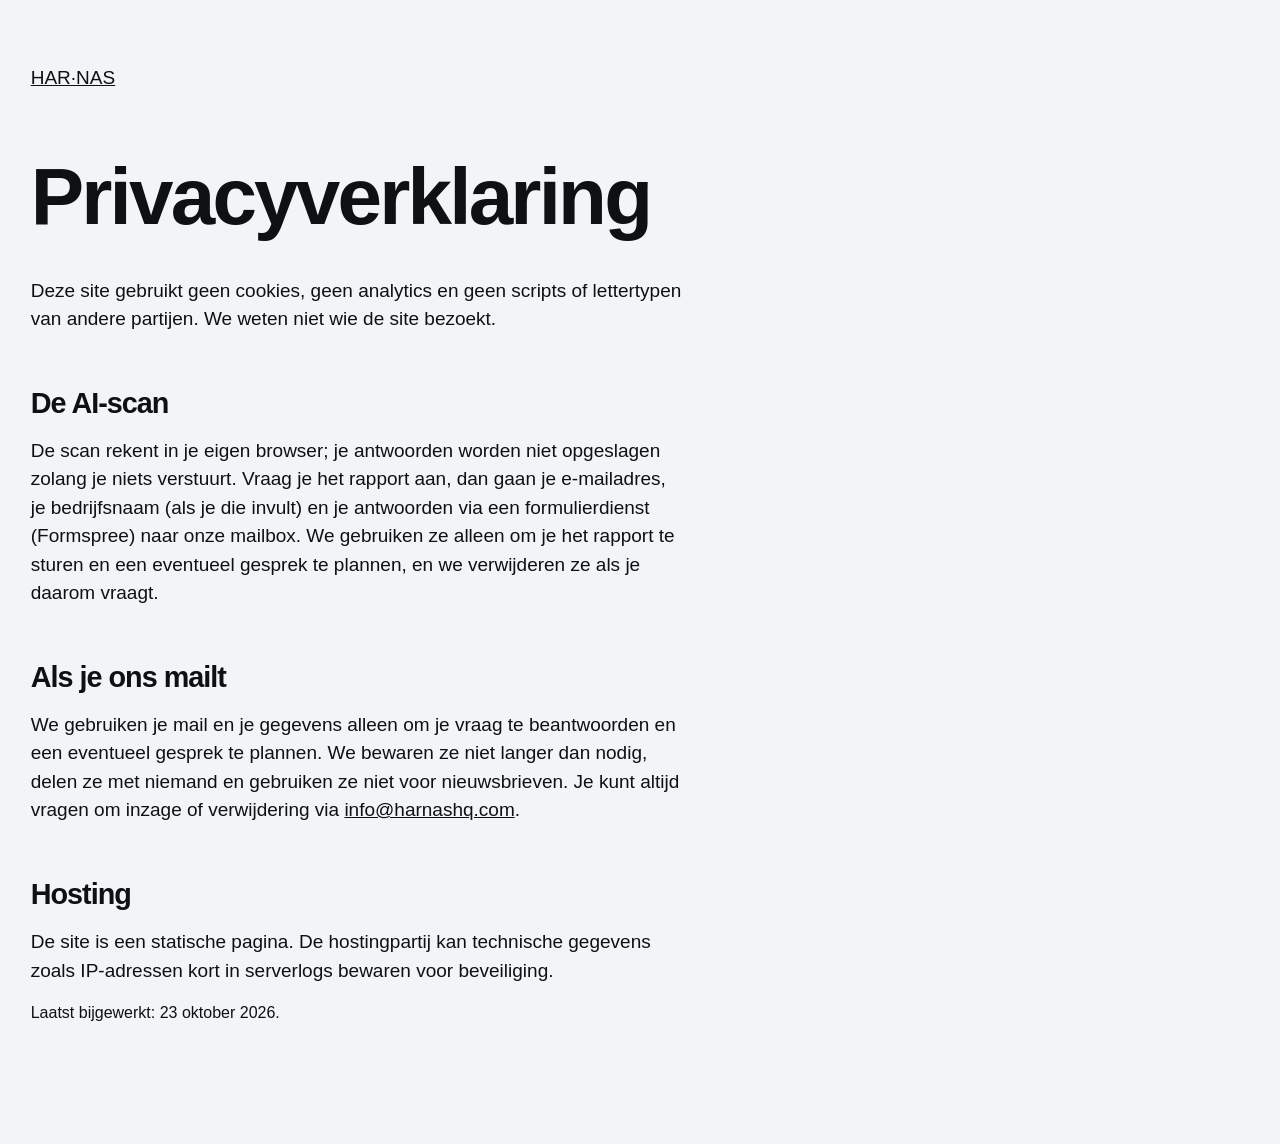
==== commit 90a38689: "Mailbox info@, mailto fallback until the form service is set, CNAME Co-Authored-By: Claude Fable 5.1" ====
--- a/privacy.html
+++ b/privacy.html
@@ -14,7 +14,7 @@
   <h2>De AI-scan</h2>
   <p>De scan rekent in je eigen browser; je antwoorden worden niet opgeslagen zolang je niets verstuurt. Vraag je het rapport aan, dan gaan je e-mailadres, je bedrijfsnaam (als je die invult) en je antwoorden via een formulierdienst (Formspree) naar onze mailbox. We gebruiken ze alleen om je het rapport te sturen en een eventueel gesprek te plannen, en we verwijderen ze als je daarom vraagt.</p>
   <h2>Als je ons mailt</h2>
-  <p>We gebruiken je mail en je gegevens alleen om je vraag te beantwoorden en een eventueel gesprek te plannen. We bewaren ze niet langer dan nodig, delen ze met niemand en gebruiken ze niet voor nieuwsbrieven. Je kunt altijd vragen om inzage of verwijdering via <a class="link-plain" href="mailto:hallo@harnashq.com">hallo@harnashq.com</a>.</p>
+  <p>We gebruiken je mail en je gegevens alleen om je vraag te beantwoorden en een eventueel gesprek te plannen. We bewaren ze niet langer dan nodig, delen ze met niemand en gebruiken ze niet voor nieuwsbrieven. Je kunt altijd vragen om inzage of verwijdering via <a class="link-plain" href="mailto:info@harnashq.com">info@harnashq.com</a>.</p>
   <h2>Hosting</h2>
   <p>De site is een statische pagina. De hostingpartij kan technische gegevens zoals IP-adressen kort in serverlogs bewaren voor beveiliging.</p>
   <p class="muted small">Laatst bijgewerkt: 23 oktober 2026.</p>
--- a/style.css
+++ b/style.css
@@ -66,18 +66,18 @@
 
 /* ---------------- hero ---------------- */
 .hero { position: relative; z-index: 1; height: 100svh; min-height: 640px; background: var(--night); color: var(--white); overflow: hidden; display: flex; flex-direction: column; justify-content: space-between; }
-.hero-video { position: absolute; inset: 0; width: 100%; height: 100%; object-fit: cover; object-position: 72% 50%; }
-.bar { position: relative; display: flex; align-items: center; gap: 2rem; padding-block: 18px; }
+.hero-video { position: absolute; top: 0; left: 24%; width: 100%; height: 100%; object-fit: cover; object-position: 50% 50%; }
+.bar { position: relative; z-index: 1; display: flex; align-items: center; gap: 2rem; padding-block: 18px; }
 .brand { display: flex; align-items: center; gap: 0.6rem; text-decoration: none; font-weight: 700; letter-spacing: 0.08em; font-size: var(--step-body); }
 .brand svg { width: 26px; color: var(--white); }
 .nav-links { display: flex; gap: 1.75rem; margin-left: auto; font-size: var(--step-small); }
 .langs { display: flex; font-size: var(--step-small); font-weight: 600; }
 .langs button { padding: 0.5rem 0.6rem; color: var(--steel-soft); transition: color var(--t-hover) ease; }
 .langs button[aria-pressed="true"] { color: var(--white); }
-.hero-copy { position: relative; padding-bottom: clamp(32px, 6vh, 72px); max-width: 60%; }
+.hero::after { content: ""; position: absolute; inset: auto 0 0 0; height: 70%; pointer-events: none; background: linear-gradient(to top, rgba(7, 8, 11, 0.92) 30%, rgba(7, 8, 11, 0)); } /* taste-skill-ignore: scrim under the headline */
+.hero-copy { position: relative; z-index: 1; padding-bottom: clamp(32px, 6vh, 72px); max-width: 60%; }
 .hero h1 { font-size: var(--step-display); line-height: 0.98; letter-spacing: -0.045em; }
-.hero-lead { font-size: var(--step-display); line-height: 0.98; letter-spacing: -0.045em; font-weight: 700; color: var(--steel-soft); max-width: none; }
-.hero-copy p:not(.hero-lead) { margin-top: 1.25rem; font-size: var(--step-lead); line-height: 1.25; color: var(--steel); max-width: 30ch; }
+.hero-lead { margin-top: 1.25rem; font-size: var(--step-lead); line-height: 1.25; color: var(--steel); max-width: 34ch; }
 .hero-actions { display: flex; gap: 8px; margin-top: 2rem; flex-wrap: wrap; }
 
 /* ---------------- how we work ---------------- */
@@ -113,6 +113,7 @@
 .g-bg { fill: none; stroke: var(--night-3); stroke-width: 5; }
 .g-fg { fill: none; stroke: var(--blue); stroke-width: 5; stroke-dasharray: 276.46; stroke-dashoffset: 276.46; transition: stroke-dashoffset 1400ms var(--ease-out); }
 .score-num { position: absolute; inset: 0; display: grid; place-content: center; text-align: center; font-size: clamp(4rem, 12vh, 9rem); font-weight: 700; letter-spacing: -0.06em; line-height: 0.85; font-variant-numeric: tabular-nums; max-width: none; }
+.scan:not([data-done]) .score-num small { display: none; }
 .score-num small { display: block; font-size: var(--step-small); letter-spacing: 0; font-weight: 500; color: var(--steel-soft); margin-top: 14px; }
 .verdict { font-size: var(--step-lead); line-height: 1.2; letter-spacing: -0.02em; font-weight: 600; text-align: center; margin: 0 auto; max-width: 24ch; min-height: 1.2em; }
 .impact { display: grid; grid-template-columns: 1fr 1fr; gap: 6px; }
@@ -138,7 +139,7 @@
 .opt-free input { width: 100%; min-height: 3.25rem; padding: 0.75rem 1rem; background: var(--white); color: var(--ink); border: 0; }
 .rest { margin-top: 14px; font-size: var(--step-small); color: var(--steel-soft); }
 .res-h { font-size: var(--step-lead); font-weight: 700; letter-spacing: -0.02em; max-width: 30ch; }
-.drivers { display: grid; grid-template-columns: 1fr 1fr; gap: var(--gutter); margin-top: 28px; }
+.drivers { display: grid; grid-template-columns: 1fr 1fr; gap: var(--gutter); }
 .drivers h3 { font-size: var(--step-small); color: var(--steel-soft); margin-bottom: 10px; letter-spacing: 0; }
 .drivers li { font-size: var(--step-small); padding: 8px 0; }
 .verify { margin-top: 24px; }
@@ -150,9 +151,10 @@
 /* ---------------- report ---------------- */
 .report { padding-block: 120px; }
 .report h2 { font-size: var(--step-head); line-height: 0.95; }
-.rep-grid { display: grid; grid-template-columns: 1.4fr 1fr; gap: 64px; margin-top: 56px; align-items: start; }
+.rep-grid { display: grid; grid-template-columns: 1.4fr 1fr; gap: 64px; align-items: start; }
 .rep-lead { font-size: var(--step-lead); line-height: 1.25; max-width: 32ch; }
-.report h3 { font-size: var(--step-body); margin: 40px 0 14px; letter-spacing: 0; }
+.report h3 { font-size: var(--step-body); margin: 0 0 14px; letter-spacing: 0; }
+#rep-priv h3 { margin-top: 40px; }
 .todo { display: grid; gap: 6px; }
 .todo li { background: var(--white); padding: 16px 20px; max-width: 60ch; }
 .rep-form { background: var(--white); padding: 28px; display: grid; gap: 12px; position: sticky; top: 24px; }
@@ -187,10 +189,11 @@
   .nav-links, .nav-cta { display: none; }
   .langs { margin-left: auto; }
   .bar { gap: 0.75rem; }
-  .hero-video { object-position: 50% 28%; }
+  .hero-video { left: 0; object-position: 50% 22%; }
   .hero-copy { max-width: none; }
-  .hero h1, .hero-lead { font-size: 9.5vw; }
-  .hero-copy p { font-size: var(--step-body); }
+  .hero h1 { font-size: 10.5vw; }
+  .hero-lead { font-size: var(--step-body); }
+  .scan:not([data-done]) .stage { display: none; }
   .how, .privacy, .report { padding-block: 96px; }
   .steps { grid-template-columns: 1fr 1fr; margin-top: 40px; }
   .steps li { min-height: 0; padding: 20px; }
@@ -220,7 +223,7 @@
 }
 @media (prefers-reduced-motion: reduce) {
   .hero-video { display: none; }
-  .hero { background: var(--night) url("img/hero-poster.jpg") 72% 50% / cover no-repeat; }
+  .hero { background: var(--night) url("img/hero-poster.jpg") 80% 50% / cover no-repeat; }
   .g-fg { transition: none; }
 }
 @keyframes rise { to { opacity: 1; transform: none; } }
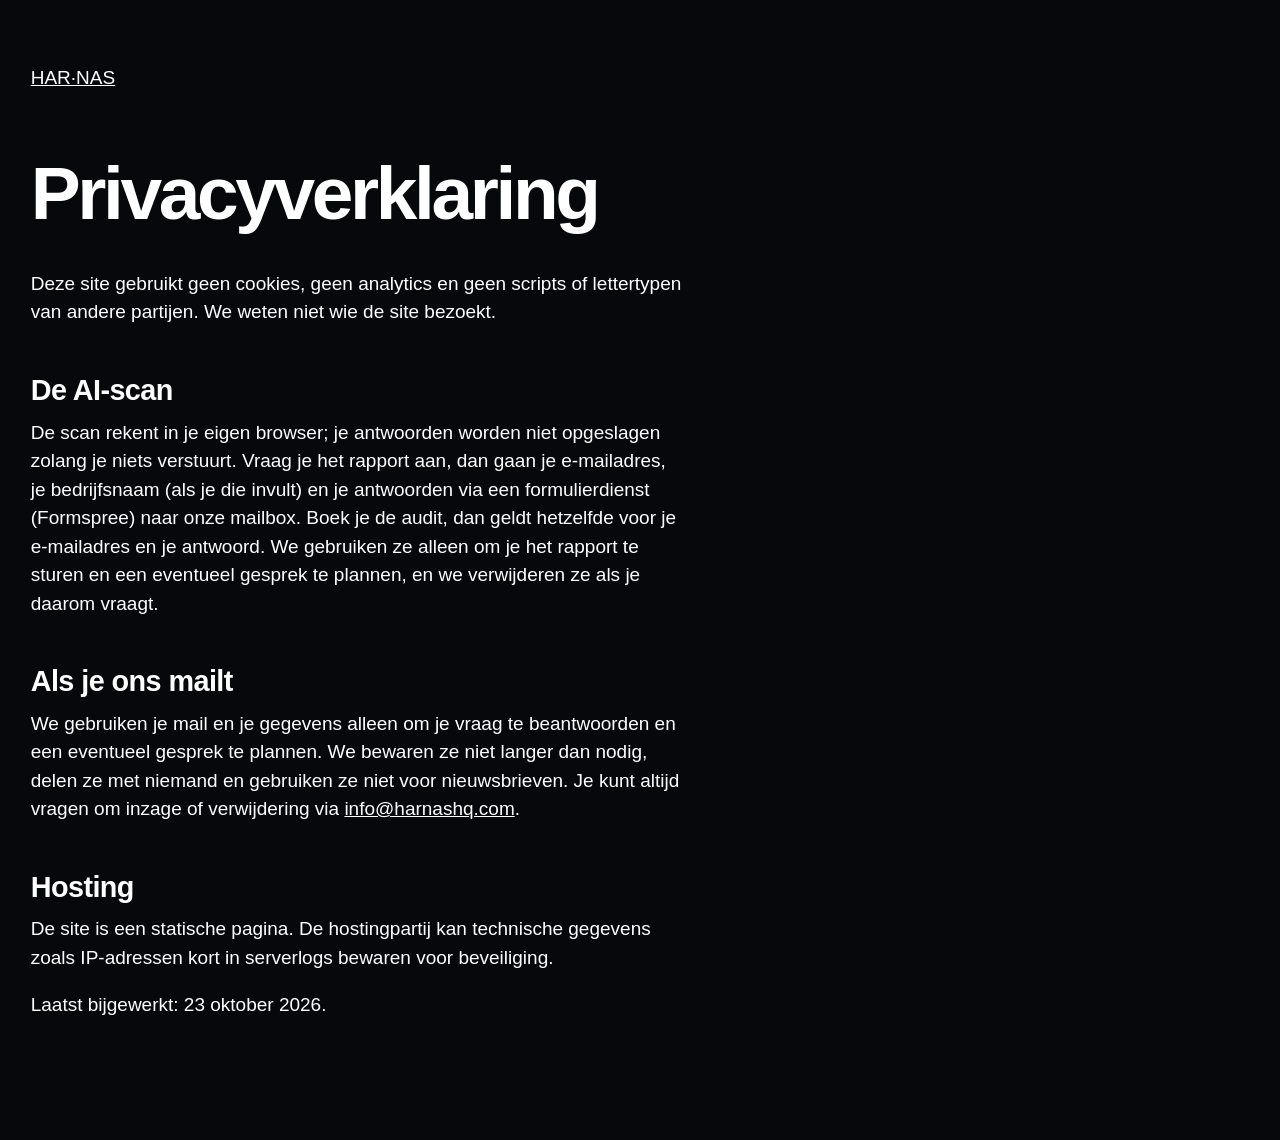
==== commit 3b4fcae2: "One scroll-driven emblem (160-frame Blender sequence on canvas), paid audit as primary CTA, free sca" ====
--- a/privacy.html
+++ b/privacy.html
@@ -3,16 +3,18 @@
 <head>
 <meta charset="utf-8">
 <meta name="viewport" content="width=device-width, initial-scale=1">
+<meta http-equiv="Content-Security-Policy" content="default-src 'self'; script-src 'self'; style-src 'self' 'unsafe-inline'; img-src 'self' data:; media-src 'self'; connect-src https://formspree.io; form-action 'self' https://formspree.io mailto:; base-uri 'none'; object-src 'none'">
+<meta name="referrer" content="strict-origin-when-cross-origin">
 <title>Privacyverklaring · HARNAS</title>
 <link rel="stylesheet" href="style.css">
 </head>
 <body>
-<main class="wrap doc">
+<main class="wrap doc" style="position:relative;z-index:1">
   <p><a class="link-plain" href="index.html">HAR·NAS</a></p>
   <h1>Privacyverklaring</h1>
   <p>Deze site gebruikt geen cookies, geen analytics en geen scripts of lettertypen van andere partijen. We weten niet wie de site bezoekt.</p>
   <h2>De AI-scan</h2>
-  <p>De scan rekent in je eigen browser; je antwoorden worden niet opgeslagen zolang je niets verstuurt. Vraag je het rapport aan, dan gaan je e-mailadres, je bedrijfsnaam (als je die invult) en je antwoorden via een formulierdienst (Formspree) naar onze mailbox. We gebruiken ze alleen om je het rapport te sturen en een eventueel gesprek te plannen, en we verwijderen ze als je daarom vraagt.</p>
+  <p>De scan rekent in je eigen browser; je antwoorden worden niet opgeslagen zolang je niets verstuurt. Vraag je het rapport aan, dan gaan je e-mailadres, je bedrijfsnaam (als je die invult) en je antwoorden via een formulierdienst (Formspree) naar onze mailbox. Boek je de audit, dan geldt hetzelfde voor je e-mailadres en je antwoord. We gebruiken ze alleen om je het rapport te sturen en een eventueel gesprek te plannen, en we verwijderen ze als je daarom vraagt.</p>
   <h2>Als je ons mailt</h2>
   <p>We gebruiken je mail en je gegevens alleen om je vraag te beantwoorden en een eventueel gesprek te plannen. We bewaren ze niet langer dan nodig, delen ze met niemand en gebruiken ze niet voor nieuwsbrieven. Je kunt altijd vragen om inzage of verwijdering via <a class="link-plain" href="mailto:info@harnashq.com">info@harnashq.com</a>.</p>
   <h2>Hosting</h2>
--- a/style.css
+++ b/style.css
@@ -1,12 +1,9 @@
-/* HARNAS. Night, steel and one blue. The emblem is the only ornament. */
+/* HARNAS. One steel emblem on a fixed canvas; every section is a screen of copy beside it. */
 :root {
   --night: #07080B;
   --night-2: #12151B;
   --night-3: #1B1F27;
-  --paper: #F3F4F6;
-  --paper-2: #E6E8EC;
   --ink: #0E1014;
-  --muted: #444A55;
   --steel: #C8CED8;
   --steel-soft: #9EA6B3;
   --blue: #2B50E0;
@@ -18,8 +15,7 @@
   --step-small: 1rem;
   --step-body: clamp(1.0625rem, 1rem + 0.25vw, 1.1875rem);
   --step-lead: clamp(1.375rem, 1rem + 1vw, 2.125rem);
-  --step-head: clamp(2.5rem, 1rem + 5vw, 6rem);
-  --step-display: clamp(2.5rem, 1rem + 4.6vw, 5.75rem);
+  --step-head: clamp(2.5rem, 1rem + 4.6vw, 5.75rem);
 
   --margin: clamp(16px, 2.4vw, 36px);
   --gutter: 24px;
@@ -30,21 +26,19 @@
 
 *, *::before, *::after { box-sizing: border-box; }
 html { -webkit-text-size-adjust: 100%; text-size-adjust: 100%; }
-body { margin: 0; background: var(--paper); color: var(--ink); font-family: var(--font); font-size: var(--step-body); line-height: 1.5; -webkit-font-smoothing: antialiased; }
+body { margin: 0; background: var(--night); color: var(--white); font-family: var(--font); font-size: var(--step-body); line-height: 1.5; -webkit-font-smoothing: antialiased; }
 h1, h2, h3, p, ul, ol, fieldset, legend, figure { margin: 0; padding: 0; }
 fieldset { border: 0; min-width: 0; }
 ul, ol { list-style: none; }
-img, video, svg { display: block; max-width: 100%; }
-img { height: auto; }
+img, video, svg, canvas { display: block; max-width: 100%; }
 button, input, textarea { font: inherit; color: inherit; }
 button { background: none; border: 0; padding: 0; cursor: pointer; }
 a { color: inherit; }
-h1, h2, h3 { font-weight: 700; text-wrap: balance; letter-spacing: -0.035em; }
+h1, h2 { font-weight: 700; text-wrap: balance; letter-spacing: -0.045em; font-size: var(--step-head); line-height: 0.98; }
 p { text-wrap: pretty; max-width: 62ch; }
 ::selection { background: var(--blue); color: var(--white); }
 :focus-visible { outline: 3px solid var(--blue-hi); outline-offset: 3px; }
 .wrap { padding-inline: var(--margin); }
-.small { font-size: var(--step-small); line-height: 1.45; }
 .sr-only { position: absolute; width: 1px; height: 1px; overflow: hidden; clip-path: inset(50%); white-space: nowrap; }
 .link { text-decoration: underline; text-decoration-color: transparent; text-underline-offset: 0.2em; transition: text-decoration-color var(--t-hover) ease; }
 @media (hover: hover) and (pointer: fine) { .link:hover { text-decoration-color: currentColor; } }
@@ -56,183 +50,122 @@
 .btn-blue { background: var(--blue); color: var(--white); }
 .btn-light { background: var(--white); color: var(--ink); min-height: 2.75rem; }
 .btn-ghost { background: rgba(255, 255, 255, 0.1); color: var(--white); }
-.btn-dark { background: var(--ink); color: var(--white); }
 @media (hover: hover) and (pointer: fine) {
   .btn-blue:not(:disabled):hover { background: #3A5FF2; }
   .btn-light:hover { background: var(--steel); }
   .btn-ghost:not(:disabled):hover { background: rgba(255, 255, 255, 0.18); }
-  .btn-dark:hover { background: var(--blue); }
 }
+.actions-row { display: flex; gap: 8px; margin-top: 2rem; flex-wrap: wrap; }
 
-/* ---------------- hero ---------------- */
-.hero { position: relative; z-index: 1; height: 100svh; min-height: 640px; background: var(--night); color: var(--white); overflow: hidden; display: flex; flex-direction: column; justify-content: space-between; }
-.hero-video { position: absolute; top: 0; left: 24%; width: 100%; height: 100%; object-fit: cover; object-position: 50% 50%; }
-.bar { position: relative; z-index: 1; display: flex; align-items: center; gap: 2rem; padding-block: 18px; }
+/* ---------------- the emblem: fixed canvas on the right half ---------------- */
+#emblem { position: fixed; top: 0; right: 0; width: 54vw; height: 100svh; z-index: 0; pointer-events: none; }
+
+/* ---------------- nav ---------------- */
+.bar { position: fixed; top: 0; left: 0; right: 0; z-index: 3; display: flex; align-items: center; gap: 2rem; padding-block: 18px; background: linear-gradient(var(--night), rgba(7, 8, 11, 0)); } /* taste-skill-ignore: scrim behind the fixed nav */
 .brand { display: flex; align-items: center; gap: 0.6rem; text-decoration: none; font-weight: 700; letter-spacing: 0.08em; font-size: var(--step-body); }
 .brand svg { width: 26px; color: var(--white); }
 .nav-links { display: flex; gap: 1.75rem; margin-left: auto; font-size: var(--step-small); }
 .langs { display: flex; font-size: var(--step-small); font-weight: 600; }
 .langs button { padding: 0.5rem 0.6rem; color: var(--steel-soft); transition: color var(--t-hover) ease; }
 .langs button[aria-pressed="true"] { color: var(--white); }
-.hero::after { content: ""; position: absolute; inset: auto 0 0 0; height: 70%; pointer-events: none; background: linear-gradient(to top, rgba(7, 8, 11, 0.92) 30%, rgba(7, 8, 11, 0)); } /* taste-skill-ignore: scrim under the headline */
-.hero-copy { position: relative; z-index: 1; padding-bottom: clamp(32px, 6vh, 72px); max-width: 60%; }
-.hero h1 { font-size: var(--step-display); line-height: 0.98; letter-spacing: -0.045em; }
-.hero-lead { margin-top: 1.25rem; font-size: var(--step-lead); line-height: 1.25; color: var(--steel); max-width: 34ch; }
-.hero-actions { display: flex; gap: 8px; margin-top: 2rem; flex-wrap: wrap; }
 
-/* ---------------- how we work ---------------- */
-main { position: relative; z-index: 1; background: var(--paper); }
-.how { background: var(--night); color: var(--white); padding-block: 140px; }
-.how h2 { font-size: var(--step-head); line-height: 0.95; }
-.steps { display: grid; grid-template-columns: repeat(4, minmax(0, 1fr)); gap: 6px; margin-top: 64px; }
-.steps li { background: var(--night-2); padding: 28px 24px 32px; min-height: 300px; display: flex; flex-direction: column; gap: 18px; }
-.steps li:nth-child(3) { background: var(--blue); }
-.steps li:last-child { background: var(--night-3); }
-.steps .word { font-size: var(--step-lead); font-weight: 700; letter-spacing: -0.03em; line-height: 1; color: var(--white); }
-.steps li p:not(.word) { color: var(--steel); font-size: var(--step-small); line-height: 1.5; }
-.steps li:nth-child(3) p { color: var(--white); }
+/* ---------------- screens: one per section, copy on the left ---------------- */
+main, header, footer { position: relative; z-index: 1; }
+.screen { min-height: 100svh; display: flex; align-items: center; padding: 96px var(--margin); }
+.copy { width: 50%; max-width: 46rem; }
+.hero { align-items: flex-end; }
+.lead { margin-top: 1.25rem; font-size: var(--step-lead); line-height: 1.25; color: var(--steel); max-width: 34ch; }
+.lead-blue { font-size: var(--step-head); line-height: 0.98; letter-spacing: -0.045em; font-weight: 700; color: var(--blue-hi); max-width: none; }
+.keep { margin-top: 1rem; font-size: var(--step-lead); line-height: 1.2; letter-spacing: -0.02em; font-weight: 700; color: var(--blue-hi); max-width: 30ch; }
 
-/* ---------------- privacy by design ---------------- */
-.privacy { padding-block: 140px; }
-.priv-head { display: grid; grid-template-columns: 1fr 1fr; gap: var(--gutter); align-items: end; }
-.privacy h2 { font-size: var(--step-head); line-height: 0.95; }
-.priv-head p { max-width: 40ch; }
-.laws { margin-top: 64px; display: grid; gap: 6px; }
-.law-head { display: grid; grid-template-columns: 1.1fr 1fr 1.2fr 1.3fr; gap: var(--gutter); padding: 0 24px 10px; font-size: var(--step-small); font-weight: 700; }
-.law { display: grid; grid-template-columns: 1.1fr 1fr 1.2fr 1.3fr; gap: var(--gutter); background: var(--white); padding: 24px; }
-.law h3 { font-size: var(--step-lead); line-height: 1.1; letter-spacing: -0.025em; }
-.law p { font-size: var(--step-small); line-height: 1.5; max-width: none; }
-.law p b { display: none; }
-.law .us { background: var(--paper-2); margin: -24px -24px -24px 0; padding: 24px; }
+.pairs { display: grid; gap: 6px; margin-top: 40px; }
+.pairs li { display: grid; grid-template-columns: 1fr 1fr; gap: var(--gutter); align-items: baseline; padding: 14px 18px; background: var(--night-2); }
+.pairs span { color: var(--steel); }
+.pairs b { font-weight: 700; }
+
+.steps { display: grid; gap: 6px; margin-top: 40px; }
+.steps li { display: grid; grid-template-columns: 8rem 1fr; gap: var(--gutter); align-items: baseline; background: var(--night-2); padding: 18px 20px; }
+.steps li:first-child { background: var(--blue); }
+.steps b { font-size: var(--step-lead); letter-spacing: -0.03em; line-height: 1; }
+.steps span { color: var(--steel); }
+.steps li:first-child span { color: var(--white); }
+.privacy-line { margin-top: 48px; max-width: none; }
+.privacy-line b { display: block; font-size: var(--step-lead); letter-spacing: -0.02em; line-height: 1.1; }
+.privacy-line span { color: var(--steel); }
+.marks { display: flex; flex-wrap: wrap; gap: 6px; margin-top: 16px; }
+.marks li { background: var(--night-2); padding: 10px 14px; font-weight: 600; font-size: var(--step-small); }
 
 /* ---------------- scan ---------------- */
-.scan { position: relative; display: grid; grid-template-columns: 1fr 1.1fr; background: var(--night); color: var(--white); min-height: 100svh; }
-.stage { position: relative; display: flex; flex-direction: column; justify-content: center; gap: 28px; padding: 72px var(--margin); background: var(--night-2); }
-.gauge { position: relative; width: min(52vh, 100%); aspect-ratio: 1; margin: 0 auto; }
-.gauge svg { width: 100%; height: 100%; transform: rotate(-90deg); }
-.g-bg { fill: none; stroke: var(--night-3); stroke-width: 5; }
-.g-fg { fill: none; stroke: var(--blue); stroke-width: 5; stroke-dasharray: 276.46; stroke-dashoffset: 276.46; transition: stroke-dashoffset 1400ms var(--ease-out); }
-.score-num { position: absolute; inset: 0; display: grid; place-content: center; text-align: center; font-size: clamp(4rem, 12vh, 9rem); font-weight: 700; letter-spacing: -0.06em; line-height: 0.85; font-variant-numeric: tabular-nums; max-width: none; }
-.scan:not([data-done]) .score-num small { display: none; }
-.score-num small { display: block; font-size: var(--step-small); letter-spacing: 0; font-weight: 500; color: var(--steel-soft); margin-top: 14px; }
-.verdict { font-size: var(--step-lead); line-height: 1.2; letter-spacing: -0.02em; font-weight: 600; text-align: center; margin: 0 auto; max-width: 24ch; min-height: 1.2em; }
-.impact { display: grid; grid-template-columns: 1fr 1fr; gap: 6px; }
-.impact p { background: var(--night); padding: 18px 20px; max-width: none; display: grid; gap: 4px; }
-.impact b { font-size: var(--step-lead); letter-spacing: -0.03em; font-variant-numeric: tabular-nums; }
-.impact span { font-size: var(--step-small); color: var(--steel); }
-.impact .basis { grid-column: 1 / -1; background: none; padding: 4px 0 0; color: var(--steel-soft); font-size: var(--step-small); }
-.panel { display: flex; flex-direction: column; gap: 28px; padding: 72px var(--margin) 48px; }
+.panel { display: flex; flex-direction: column; gap: 24px; background: var(--night-2); padding: 32px; max-width: 36rem; }
 .panel h2 { font-size: var(--step-lead); line-height: 1.1; letter-spacing: -0.02em; }
-.panel .sub { color: var(--steel); max-width: 44ch; }
+.panel .sub { color: var(--steel); }
 .tabs { display: flex; gap: 24px; }
 .tabs button { color: var(--steel-soft); font-weight: 600; padding-block: 4px; }
 .tabs button[aria-selected="true"] { color: var(--white); }
 .tabs button:disabled { cursor: default; color: #7B8391; }
-legend { font-size: var(--step-lead); font-weight: 700; letter-spacing: -0.02em; line-height: 1.15; margin-bottom: 8px; }
-.hint { font-size: var(--step-small); color: var(--steel-soft); margin-bottom: 18px; min-height: 1.4em; }
-.opts { display: grid; gap: 6px; max-width: 36rem; }
-.opt { min-height: 3.25rem; padding: 0.75rem 1rem; text-align: left; background: var(--night-2); transition: background-color var(--t-hover) ease, transform var(--t-press) var(--ease-out); }
+legend { font-size: var(--step-lead); font-weight: 700; letter-spacing: -0.02em; line-height: 1.15; margin-bottom: 18px; }
+.opts { display: grid; gap: 6px; }
+.opt { min-height: 3.25rem; padding: 0.75rem 1rem; text-align: left; background: var(--night); transition: background-color var(--t-hover) ease, transform var(--t-press) var(--ease-out); }
 .opt:active { transform: scale(0.99); }
 .opt[aria-pressed="true"] { background: var(--blue); }
 @media (hover: hover) and (pointer: fine) { .opt:hover { background: var(--night-3); } .opt[aria-pressed="true"]:hover { background: var(--blue); } }
 .opt-free { display: grid; gap: 6px; }
 .opt-free input { width: 100%; min-height: 3.25rem; padding: 0.75rem 1rem; background: var(--white); color: var(--ink); border: 0; }
 .rest { margin-top: 14px; font-size: var(--step-small); color: var(--steel-soft); }
-.res-h { font-size: var(--step-lead); font-weight: 700; letter-spacing: -0.02em; max-width: 30ch; }
-.drivers { display: grid; grid-template-columns: 1fr 1fr; gap: var(--gutter); }
-.drivers h3 { font-size: var(--step-small); color: var(--steel-soft); margin-bottom: 10px; letter-spacing: 0; }
-.drivers li { font-size: var(--step-small); padding: 8px 0; }
-.verify { margin-top: 24px; }
-.verify h3 { font-size: var(--step-small); color: var(--steel-soft); margin-bottom: 10px; letter-spacing: 0; }
-.verify li { font-size: var(--step-small); padding: 6px 0; color: var(--steel); }
-.actions { display: grid; grid-template-columns: 1fr 1fr; gap: 6px; margin-top: auto; }
-.actions .btn { min-height: 4.25rem; }
+.verdict { font-size: var(--step-head); line-height: 0.98; letter-spacing: -0.045em; font-weight: 700; color: var(--blue-hi); }
+.verdict-line { margin-top: 14px; font-size: var(--step-lead); line-height: 1.2; letter-spacing: -0.02em; font-weight: 600; }
+#pane-r .sub { margin-top: 14px; }
+.verify { margin-top: 10px; }
+.verify li { font-size: var(--step-small); color: var(--steel-soft); padding: 4px 0; }
+.yours { color: var(--steel-soft); }
+.actions { display: grid; grid-template-columns: 1fr 1fr; gap: 6px; }
+.actions .btn { min-height: 3.75rem; }
 
-/* ---------------- report ---------------- */
-.report { padding-block: 120px; }
-.report h2 { font-size: var(--step-head); line-height: 0.95; }
-.rep-grid { display: grid; grid-template-columns: 1.4fr 1fr; gap: 64px; align-items: start; }
-.rep-lead { font-size: var(--step-lead); line-height: 1.25; max-width: 32ch; }
-.report h3 { font-size: var(--step-body); margin: 0 0 14px; letter-spacing: 0; }
-#rep-priv h3 { margin-top: 40px; }
-.todo { display: grid; gap: 6px; }
-.todo li { background: var(--white); padding: 16px 20px; max-width: 60ch; }
-.rep-form { background: var(--white); padding: 28px; display: grid; gap: 12px; position: sticky; top: 24px; }
-.rep-form h3 { margin: 0; }
-.rep-form .small { color: var(--muted); }
-.rep-form label { display: grid; gap: 6px; font-size: var(--step-small); font-weight: 600; }
-.rep-form input[type="email"], .rep-form input[type="text"] { min-height: 3rem; padding: 0.6rem 0.9rem; background: var(--paper); border: 0; font-weight: 400; }
-.rep-form .btn-blue { margin-top: 8px; }
-.form-msg { font-size: var(--step-small); color: var(--muted); min-height: 1.4em; }
+/* ---------------- audit ---------------- */
+.form { background: var(--night-2); padding: 28px; display: grid; gap: 14px; margin-top: 32px; }
+.form label { display: grid; gap: 6px; font-size: var(--step-small); font-weight: 600; }
+.form input[type="email"], .form input[type="text"] { min-height: 3rem; padding: 0.7rem 0.9rem; background: var(--white); color: var(--ink); border: 0; font-weight: 400; }
+.form .btn-blue { margin-top: 6px; }
+.form-msg { font-size: var(--step-small); color: var(--steel-soft); min-height: 1.4em; max-width: none; }
 
-/* ---------------- footer ---------------- */
-.foot { position: sticky; bottom: 0; z-index: 0; min-height: 80svh; background: var(--night); color: var(--white); display: grid; grid-template-rows: auto 1fr; padding-top: 40px; }
-.foot-cols { display: grid; grid-template-columns: repeat(4, 1fr); gap: var(--gutter); font-size: var(--step-small); }
-.foot-cols p:first-child { font-weight: 700; margin-bottom: 6px; }
-.foot-cols p + p { color: var(--steel); }
-.foot-mark { align-self: end; padding-bottom: 20px; }
-.foot-row { display: grid; grid-template-columns: 12% 1fr; gap: 3%; align-items: end; }
-.foot-logo { width: 100%; color: var(--white); }
-.foot-word { width: 100%; height: auto; }
-.foot-word text { font-family: var(--font); font-weight: 700; font-size: 170px; letter-spacing: -6px; fill: var(--white); }
-.legal { margin-top: 18px; font-size: var(--step-small); color: var(--steel-soft); }
+/* ---------------- footer: same screen as the hero ---------------- */
+.foot { align-items: flex-end; }
+.foot-h { font-size: var(--step-head); line-height: 0.98; letter-spacing: -0.045em; font-weight: 700; }
+.legal { margin-top: 56px; font-size: var(--step-small); color: var(--steel-soft); max-width: none; }
 .legal a { color: var(--white); }
+.foot-sign { display: flex; align-items: center; gap: 0.6rem; margin-top: 18px; font-weight: 700; letter-spacing: 0.08em; }
+.foot-sign svg { width: 22px; color: var(--white); }
 
 /* ---------------- text pages ---------------- */
 .doc { max-width: 46rem; padding-block: 64px 120px; }
-.doc h1 { font-size: var(--step-head); line-height: 1; margin: 64px 0 40px; }
-.doc h2 { font-size: var(--step-lead); margin: 48px 0 12px; }
+.doc h1 { margin: 64px 0 40px; }
+.doc h2 { font-size: var(--step-lead); margin: 48px 0 12px; letter-spacing: -0.02em; line-height: 1.1; }
 .doc p + p { margin-top: 1em; }
 
-/* ---------------- phone ---------------- */
+/* ---------------- phone: the emblem sits behind, dimmed, and copy runs full width ---------------- */
 @media (max-width: 900px) {
   .nav-links, .nav-cta { display: none; }
   .langs { margin-left: auto; }
   .bar { gap: 0.75rem; }
-  .hero-video { left: 0; object-position: 50% 22%; }
-  .hero-copy { max-width: none; }
-  .hero h1 { font-size: 10.5vw; }
-  .hero-lead { font-size: var(--step-body); }
-  .scan:not([data-done]) .stage { display: none; }
-  .how, .privacy, .report { padding-block: 96px; }
-  .steps { grid-template-columns: 1fr 1fr; margin-top: 40px; }
-  .steps li { min-height: 0; padding: 20px; }
-  .priv-head { grid-template-columns: 1fr; gap: 20px; }
-  .law-head { display: none; }
-  .law { grid-template-columns: 1fr; gap: 14px; }
-  .law p b { display: block; font-weight: 700; margin-bottom: 4px; color: var(--ink); }
-  .law .us { margin: 0 -24px -24px; }
-  .laws { margin-top: 40px; }
-  .scan { grid-template-columns: 1fr; }
-  .stage { padding: 40px var(--margin); }
-  .gauge { width: min(70vw, 320px); }
-  .score-num { font-size: 4.5rem; }
-  .panel { padding: 32px var(--margin); }
+  #emblem { width: 100vw; opacity: 0.42; }
+  .screen { padding: 88px var(--margin) 64px; min-height: 0; }
+  .hero, .foot { min-height: 100svh; }
+  .copy { width: 100%; max-width: none; }
+  h1, h2, .lead-blue, .verdict, .foot-h { font-size: 10vw; }
+  .lead, .keep { font-size: var(--step-body); }
+  .pairs li { grid-template-columns: 1fr; gap: 2px; }
+  .steps li { grid-template-columns: 1fr; gap: 6px; }
+  .panel { padding: 20px; }
   .actions { grid-template-columns: 1fr; }
-  .drivers { grid-template-columns: 1fr; }
-  .rep-grid { grid-template-columns: 1fr; gap: 40px; }
-  .rep-form { position: static; }
-  .foot-cols { grid-template-columns: 1fr 1fr; }
 }
 
 /* ---------------- motion ---------------- */
 @media (prefers-reduced-motion: no-preference) {
-  .js [data-rise] { opacity: 0; transform: translateY(24px); animation: rise 900ms var(--ease-out) forwards; animation-delay: calc(var(--i, 0) * 90ms + 500ms); }
+  .js [data-rise] { opacity: 0; transform: translateY(24px); animation: rise 900ms var(--ease-out) forwards; animation-delay: calc(var(--i, 0) * 90ms + 400ms); }
   .js [data-reveal] { opacity: 0; transform: translateY(24px); transition: opacity 700ms var(--ease-out), transform 900ms var(--ease-out); transition-delay: calc(var(--i, 0) * 80ms); }
   .js [data-reveal].is-in { opacity: 1; transform: none; }
 }
-@media (prefers-reduced-motion: reduce) {
-  .hero-video { display: none; }
-  .hero { background: var(--night) url("img/hero-poster.jpg") 80% 50% / cover no-repeat; }
-  .g-fg { transition: none; }
-}
 @keyframes rise { to { opacity: 1; transform: none; } }
 
-/* ---------------- print: the report only ---------------- */
-@media print {
-  .hero, .foot, main > *:not(#report) { display: none !important; }
-  .report { padding: 0; }
-  .rep-form { display: none; }
-  .todo li { background: none; padding: 0 0 8px; }
-  .rep-grid { display: block; }
-}
+/* ---------------- print ---------------- */
+@media print { #emblem, .bar, .foot { display: none !important; } body { background: #fff; color: #000; } }
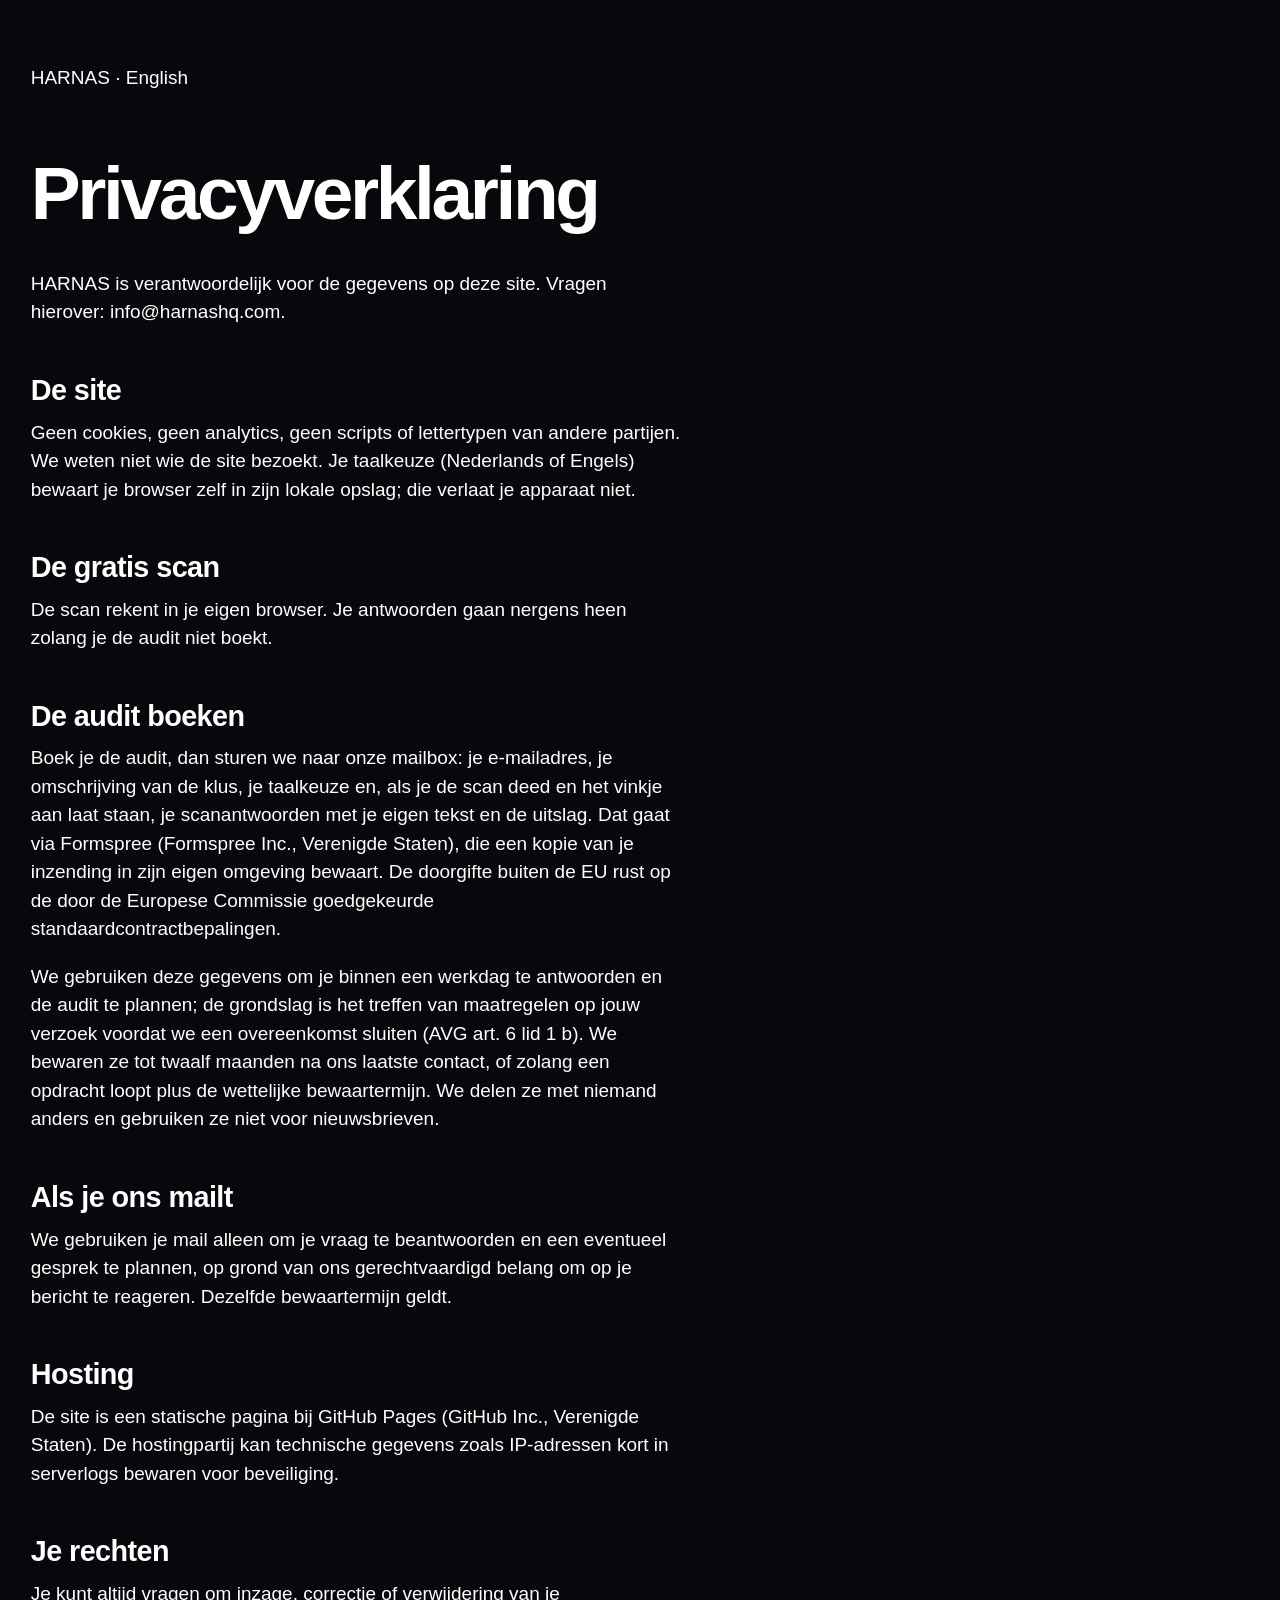
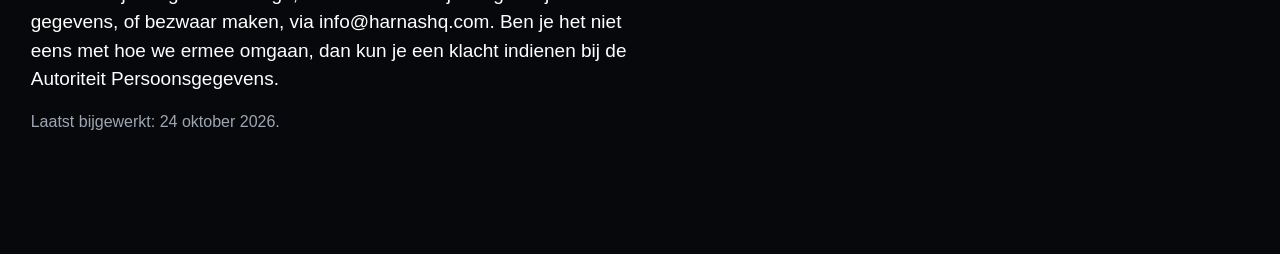
==== commit 74b5225b: "Publish only the site: internal docs, Blender sources and tests leave the deploy; privacy statement " ====
--- a/privacy.html
+++ b/privacy.html
@@ -3,23 +3,38 @@
 <head>
 <meta charset="utf-8">
 <meta name="viewport" content="width=device-width, initial-scale=1">
-<meta http-equiv="Content-Security-Policy" content="default-src 'self'; script-src 'self'; style-src 'self' 'unsafe-inline'; img-src 'self' data:; media-src 'self'; connect-src https://formspree.io; form-action 'self' https://formspree.io mailto:; base-uri 'none'; object-src 'none'">
+<meta http-equiv="Content-Security-Policy" content="default-src 'none'; style-src 'self'; img-src 'self'; base-uri 'none'; form-action 'none'">
 <meta name="referrer" content="strict-origin-when-cross-origin">
 <title>Privacyverklaring · HARNAS</title>
+<link rel="icon" href="brand/harnas-mark.svg">
 <link rel="stylesheet" href="style.css">
 </head>
 <body>
-<main class="wrap doc" style="position:relative;z-index:1">
-  <p><a class="link-plain" href="index.html">HAR·NAS</a></p>
+<main class="wrap doc">
+  <p><a class="link" href="index.html?lang=nl">HARNAS</a> · <a class="link" href="privacy-en.html">English</a></p>
   <h1>Privacyverklaring</h1>
-  <p>Deze site gebruikt geen cookies, geen analytics en geen scripts of lettertypen van andere partijen. We weten niet wie de site bezoekt.</p>
-  <h2>De AI-scan</h2>
-  <p>De scan rekent in je eigen browser; je antwoorden worden niet opgeslagen zolang je niets verstuurt. Vraag je het rapport aan, dan gaan je e-mailadres, je bedrijfsnaam (als je die invult) en je antwoorden via een formulierdienst (Formspree) naar onze mailbox. Boek je de audit, dan geldt hetzelfde voor je e-mailadres en je antwoord. We gebruiken ze alleen om je het rapport te sturen en een eventueel gesprek te plannen, en we verwijderen ze als je daarom vraagt.</p>
+  <p>HARNAS is verantwoordelijk voor de gegevens op deze site. Vragen hierover: <a class="link" href="mailto:info@harnashq.com">info@harnashq.com</a>.</p>
+
+  <h2>De site</h2>
+  <p>Geen cookies, geen analytics, geen scripts of lettertypen van andere partijen. We weten niet wie de site bezoekt. Je taalkeuze (Nederlands of Engels) bewaart je browser zelf in zijn lokale opslag; die verlaat je apparaat niet.</p>
+
+  <h2>De gratis scan</h2>
+  <p>De scan rekent in je eigen browser. Je antwoorden gaan nergens heen zolang je de audit niet boekt.</p>
+
+  <h2>De audit boeken</h2>
+  <p>Boek je de audit, dan sturen we naar onze mailbox: je e-mailadres, je omschrijving van de klus, je taalkeuze en, als je de scan deed en het vinkje aan laat staan, je scanantwoorden met je eigen tekst en de uitslag. Dat gaat via Formspree (Formspree Inc., Verenigde Staten), die een kopie van je inzending in zijn eigen omgeving bewaart. De doorgifte buiten de EU rust op de door de Europese Commissie goedgekeurde standaardcontractbepalingen.</p>
+  <p>We gebruiken deze gegevens om je binnen een werkdag te antwoorden en de audit te plannen; de grondslag is het treffen van maatregelen op jouw verzoek voordat we een overeenkomst sluiten (AVG art. 6 lid 1 b). We bewaren ze tot twaalf maanden na ons laatste contact, of zolang een opdracht loopt plus de wettelijke bewaartermijn. We delen ze met niemand anders en gebruiken ze niet voor nieuwsbrieven.</p>
+
   <h2>Als je ons mailt</h2>
-  <p>We gebruiken je mail en je gegevens alleen om je vraag te beantwoorden en een eventueel gesprek te plannen. We bewaren ze niet langer dan nodig, delen ze met niemand en gebruiken ze niet voor nieuwsbrieven. Je kunt altijd vragen om inzage of verwijdering via <a class="link-plain" href="mailto:info@harnashq.com">info@harnashq.com</a>.</p>
+  <p>We gebruiken je mail alleen om je vraag te beantwoorden en een eventueel gesprek te plannen, op grond van ons gerechtvaardigd belang om op je bericht te reageren. Dezelfde bewaartermijn geldt.</p>
+
   <h2>Hosting</h2>
-  <p>De site is een statische pagina. De hostingpartij kan technische gegevens zoals IP-adressen kort in serverlogs bewaren voor beveiliging.</p>
-  <p class="muted small">Laatst bijgewerkt: 23 oktober 2026.</p>
+  <p>De site is een statische pagina bij GitHub Pages (GitHub Inc., Verenigde Staten). De hostingpartij kan technische gegevens zoals IP-adressen kort in serverlogs bewaren voor beveiliging.</p>
+
+  <h2>Je rechten</h2>
+  <p>Je kunt altijd vragen om inzage, correctie of verwijdering van je gegevens, of bezwaar maken, via <a class="link" href="mailto:info@harnashq.com">info@harnashq.com</a>. Ben je het niet eens met hoe we ermee omgaan, dan kun je een klacht indienen bij de Autoriteit Persoonsgegevens.</p>
+
+  <p class="small">Laatst bijgewerkt: 24 oktober 2026.</p>
 </main>
 </body>
 </html>
--- a/style.css
+++ b/style.css
@@ -169,3 +169,11 @@
 
 /* ---------------- print ---------------- */
 @media print { #emblem, .bar, .foot { display: none !important; } body { background: #fff; color: #000; } }
+
+/* stagger order without inline styles (CSP: style-src 'self') */
+[data-i="1"] { --i: 1; } [data-i="2"] { --i: 2; } [data-i="3"] { --i: 3; }
+.defs { position: absolute; }
+.form-scan { display: flex; gap: 10px; align-items: baseline; font-size: var(--step-small); color: var(--steel); font-weight: 400; }
+.form-scan input { width: 1rem; height: 1rem; margin: 0; accent-color: var(--blue); }
+.doc .link { color: var(--white); }
+.doc .small { font-size: var(--step-small); color: var(--steel-soft); }
